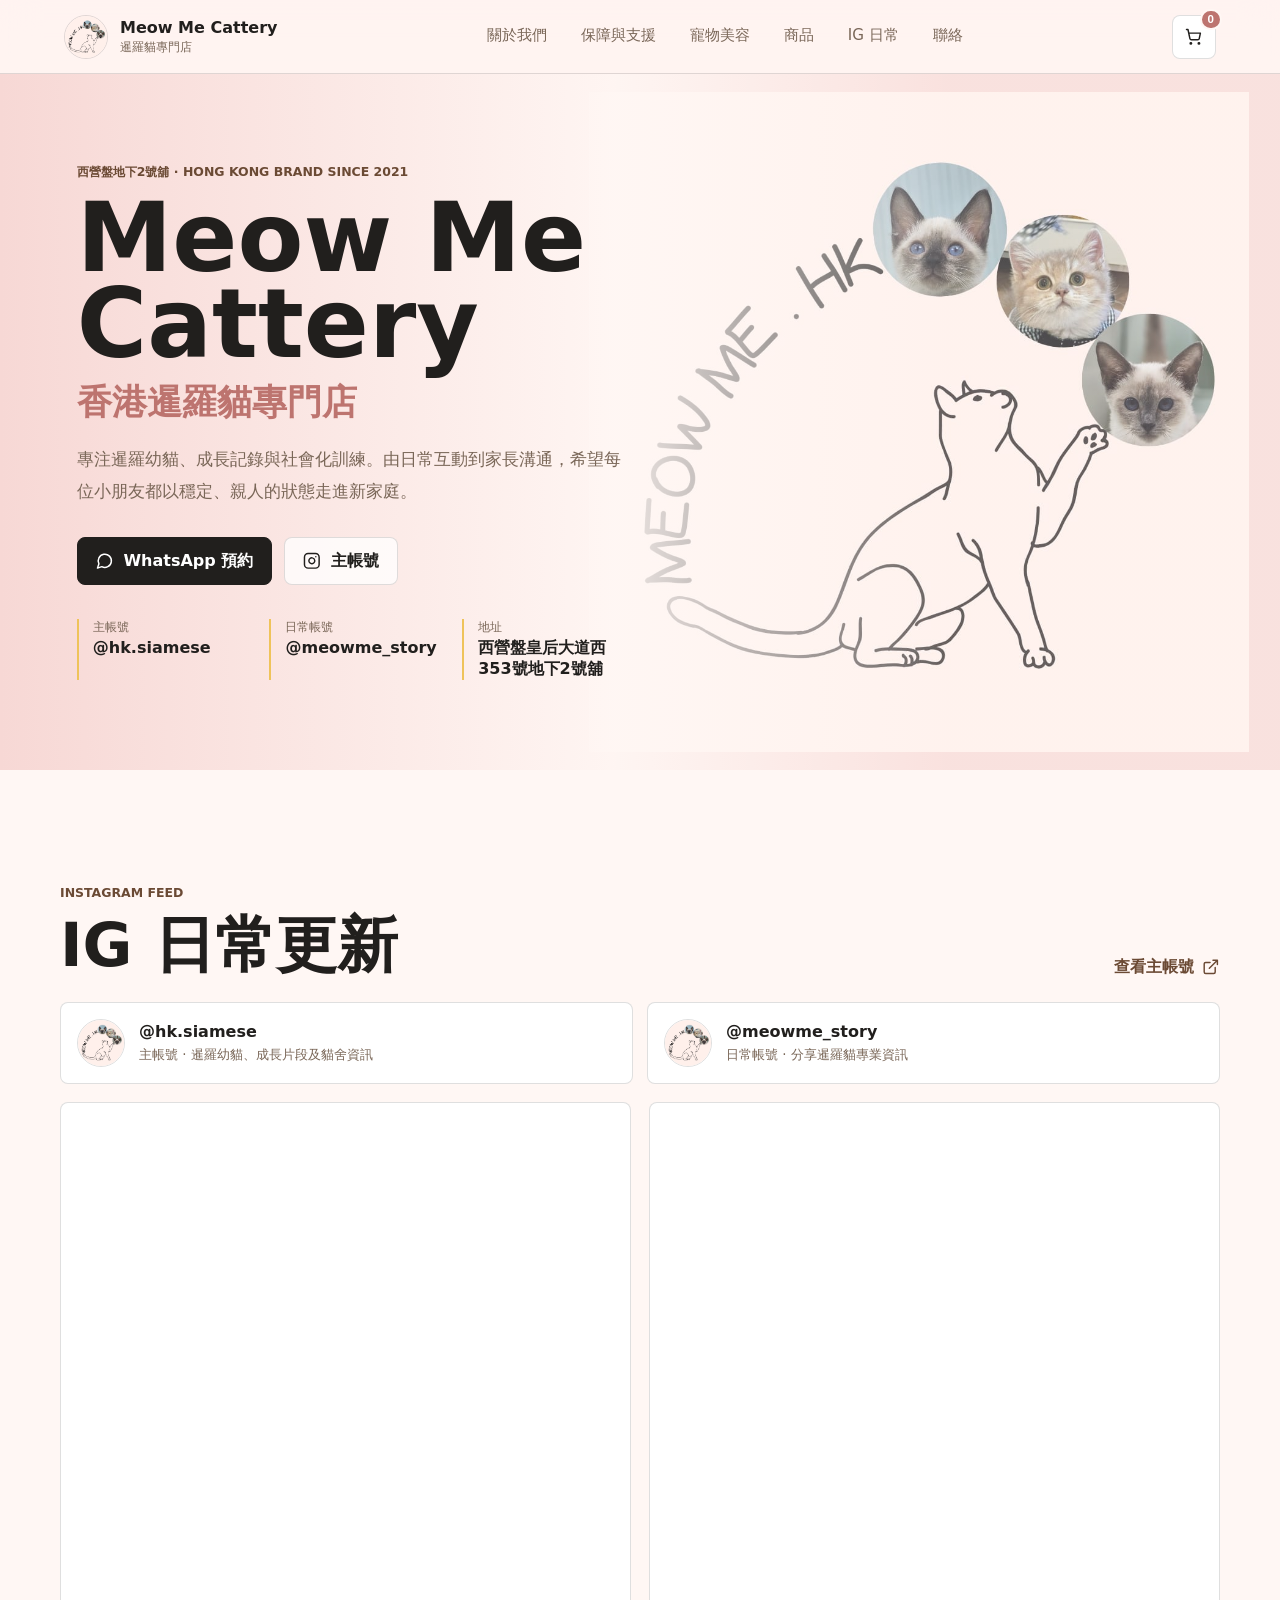
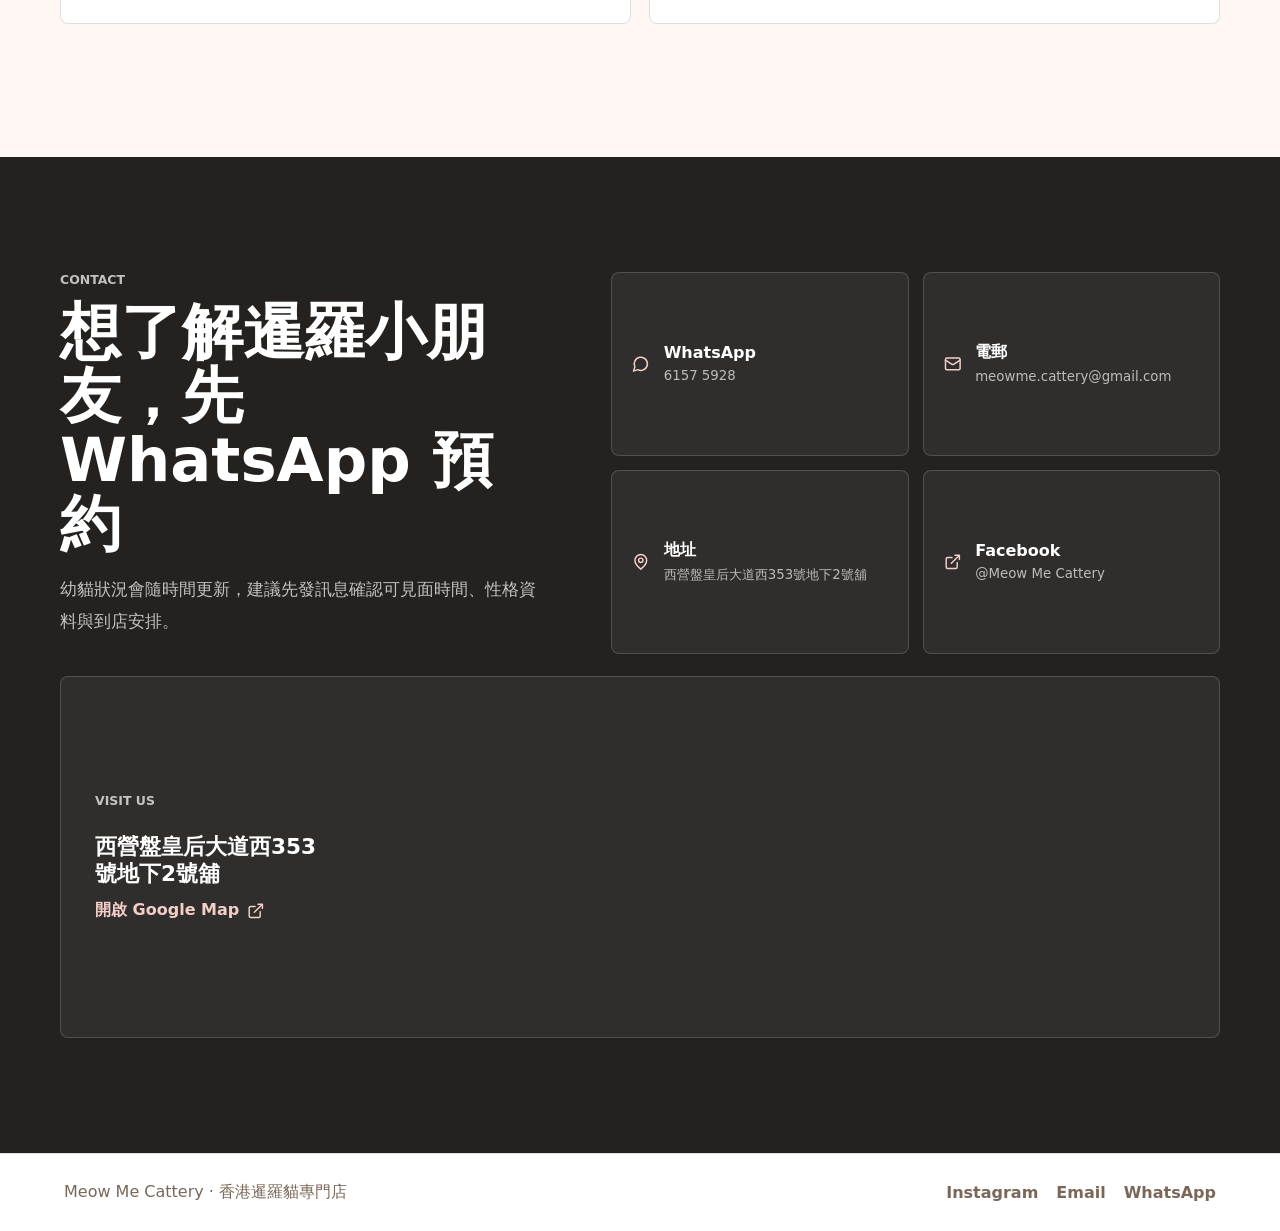
==== index.html @ 87a3ece7 "Add files via upload" ====
<!doctype html>
<html lang="zh-Hant-HK">
  <head>
    <meta charset="utf-8" />
    <meta name="viewport" content="width=device-width, initial-scale=1" />
    <title>Meow Me Cattery | 香港暹羅貓專門店</title>
    <meta
      name="description"
      content="Meow Me Cattery 是位於香港西營盤的暹羅貓專門店，分享暹羅幼貓、日常成長記錄與家長飼養故事。"
    />
    <meta property="og:title" content="Meow Me Cattery | 香港暹羅貓專門店" />
    <meta
      property="og:description"
      content="香港暹羅貓專門店。歡迎 WhatsApp 預約了解幼貓近況及到店查詢。"
    />
    <meta property="og:image" content="assets/meowme-brand.jpeg" />
    <meta property="og:type" content="website" />
    <script>
      document.documentElement.dataset.page = new URLSearchParams(window.location.search).get("page") || "home";
    </script>
    <link rel="stylesheet" href="styles.css" />
    <style>
      .product-card {
        min-height: 0;
      }

      .product-image {
        display: grid;
        place-items: center;
        aspect-ratio: 1;
        overflow: hidden;
        border: 1px solid var(--line);
        border-radius: 8px;
        background: #fffaf8;
      }

      .product-image img {
        width: 100%;
        height: 100%;
        object-fit: contain;
        padding: 12px;
      }
    </style>
    <script src="script.js" defer></script>
    <script type="application/ld+json">
      {
        "@context": "https://schema.org",
        "@type": "PetStore",
        "name": "Meow Me Cattery 暹羅貓專門店",
        "email": "meowme.cattery@gmail.com",
        "telephone": "+85261575928",
        "address": {
          "@type": "PostalAddress",
          "streetAddress": "西營盤皇后大道西353號地下2號舖",
          "addressLocality": "香港"
        },
        "sameAs": [
          "https://www.instagram.com/hk.siamese",
          "https://www.instagram.com/meowme_story",
          "https://www.facebook.com/MeowMeCattery"
        ]
      }
    </script>
  </head>
  <body>
    <svg class="icon-sprite" aria-hidden="true">
      <symbol id="icon-menu" viewBox="0 0 24 24">
        <path d="M4 6h16M4 12h16M4 18h16" />
      </symbol>
      <symbol id="icon-message" viewBox="0 0 24 24">
        <path d="M7.9 20A9 9 0 1 0 4 16.1L2 22z" />
      </symbol>
      <symbol id="icon-mail" viewBox="0 0 24 24">
        <rect width="20" height="16" x="2" y="4" rx="2" />
        <path d="m22 7-8.97 5.7a2 2 0 0 1-2.06 0L2 7" />
      </symbol>
      <symbol id="icon-instagram" viewBox="0 0 24 24">
        <rect width="20" height="20" x="2" y="2" rx="5" ry="5" />
        <path d="M16 11.37A4 4 0 1 1 12.63 8 4 4 0 0 1 16 11.37z" />
        <path d="M17.5 6.5h.01" />
      </symbol>
      <symbol id="icon-map" viewBox="0 0 24 24">
        <path d="M20 10c0 6-8 12-8 12S4 16 4 10a8 8 0 0 1 16 0Z" />
        <circle cx="12" cy="10" r="3" />
      </symbol>
      <symbol id="icon-phone" viewBox="0 0 24 24">
        <path
          d="M22 16.92v3a2 2 0 0 1-2.18 2 19.8 19.8 0 0 1-8.63-3.07 19.5 19.5 0 0 1-6-6A19.8 19.8 0 0 1 2.12 4.2 2 2 0 0 1 4.11 2h3a2 2 0 0 1 2 1.72c.12.9.32 1.77.57 2.61a2 2 0 0 1-.45 2.11L8 9.67a16 16 0 0 0 6.33 6.33l1.23-1.23a2 2 0 0 1 2.11-.45c.84.25 1.71.45 2.61.57A2 2 0 0 1 22 16.92z"
        />
      </symbol>
      <symbol id="icon-external" viewBox="0 0 24 24">
        <path d="M15 3h6v6M10 14 21 3M18 13v6a2 2 0 0 1-2 2H5a2 2 0 0 1-2-2V8a2 2 0 0 1 2-2h6" />
      </symbol>
      <symbol id="icon-cart" viewBox="0 0 24 24">
        <circle cx="8" cy="21" r="1" />
        <circle cx="19" cy="21" r="1" />
        <path d="M2.05 2.05h2l2.66 12.42a2 2 0 0 0 2 1.58h8.78a2 2 0 0 0 1.95-1.57L21 7H5.12" />
      </symbol>
      <symbol id="icon-plus" viewBox="0 0 24 24">
        <path d="M5 12h14M12 5v14" />
      </symbol>
      <symbol id="icon-x" viewBox="0 0 24 24">
        <path d="M18 6 6 18M6 6l12 12" />
      </symbol>
    </svg>

    <header class="site-header">
      <a class="brand" href="index.html" aria-label="Meow Me Cattery 首頁">
        <img src="assets/meowme-brand.jpeg" alt="" />
        <span>
          <strong>Meow Me Cattery</strong>
          <small>暹羅貓專門店</small>
        </span>
      </a>
      <button class="nav-toggle" type="button" aria-expanded="false" aria-controls="site-menu" aria-label="開啟選單">
        <svg><use href="#icon-menu" /></svg>
      </button>
      <nav id="site-menu" class="site-nav" aria-label="主要導覽">
        <a href="index.html?page=about">關於我們</a>
        <a href="index.html?page=support">保障與支援</a>
        <a href="index.html?page=grooming">寵物美容</a>
        <a href="index.html?page=shop">商品</a>
        <a href="index.html#instagram">IG 日常</a>
        <a href="index.html#contact">聯絡</a>
      </nav>
      <button class="cart-open" type="button" data-open-cart aria-label="開啟購物車">
        <svg><use href="#icon-cart" /></svg>
        <span data-cart-count>0</span>
      </button>
    </header>

    <main id="home">
      <section class="hero" aria-labelledby="hero-title">
        <div class="hero-copy">
          <p class="eyebrow">西營盤地下2號舖 · Hong Kong Brand Since 2021</p>
          <h1 id="hero-title"><span>Meow Me</span><span>Cattery</span></h1>
          <p class="hero-kicker">香港暹羅貓專門店</p>
          <p class="hero-text">
            專注暹羅幼貓、成長記錄與社會化訓練。由日常互動到家長溝通，希望每位小朋友都以穩定、親人的狀態走進新家庭。
          </p>
          <div class="hero-actions">
            <a class="button primary" href="https://wa.me/85261575928" target="_blank" rel="noopener">
              <svg><use href="#icon-message" /></svg>
              WhatsApp 預約
            </a>
            <a class="button ghost" href="https://www.instagram.com/hk.siamese" target="_blank" rel="noopener">
              <svg><use href="#icon-instagram" /></svg>
              主帳號
            </a>
          </div>
          <dl class="hero-facts" aria-label="貓舍重點資料">
            <div>
              <dt>主帳號</dt>
              <dd>@hk.siamese</dd>
            </div>
            <div>
              <dt>日常帳號</dt>
              <dd>@meowme_story</dd>
            </div>
            <div>
              <dt>地址</dt>
              <dd>西營盤皇后大道西353號地下2號舖</dd>
            </div>
          </dl>
        </div>
      </section>

      <section id="instagram" class="section instagram-band">
        <div class="section-inner section-title-row">
          <div>
            <p class="eyebrow">Instagram Feed</p>
            <h2>IG 日常更新</h2>
          </div>
          <a class="text-link" href="https://www.instagram.com/hk.siamese/" target="_blank" rel="noopener">
            查看主帳號
            <svg><use href="#icon-external" /></svg>
          </a>
        </div>

        <div class="section-inner account-grid instagram-accounts" aria-label="Instagram 帳號">
          <a class="account-card" href="https://www.instagram.com/hk.siamese/" target="_blank" rel="noopener">
            <img src="assets/meowme-brand.jpeg" alt="" />
            <span>
              <strong>@hk.siamese</strong>
              <small>主帳號 · 暹羅幼貓、成長片段及貓舍資訊</small>
            </span>
          </a>
          <a class="account-card" href="https://www.instagram.com/meowme_story/" target="_blank" rel="noopener">
            <img src="assets/meowme-brand.jpeg" alt="" />
            <span>
              <strong>@meowme_story</strong>
              <small>日常帳號 · 分享暹羅貓專業資訊</small>
            </span>
          </a>
        </div>

        <div class="section-inner embed-grid instagram-preview" aria-label="Instagram 貼文預覽">
          <div class="embed-panel">
            <iframe
              title="Instagram hk.siamese 貼文預覽"
              src="https://www.instagram.com/hk.siamese/embed"
              loading="lazy"
            ></iframe>
          </div>
          <div class="embed-panel">
            <iframe
              title="Instagram meowme_story 貼文預覽"
              src="https://www.instagram.com/meowme_story/embed"
              loading="lazy"
            ></iframe>
          </div>
        </div>
      </section>

      <section id="about" class="section intro-band">
        <div class="section-inner about-hero-grid compact-about">
          <div class="about-hero-copy">
            <p class="eyebrow">About Meow Me</p>
            <h2>關於 Meow Me Cattery</h2>
            <p class="lead">
              本貓舍由 2021 年開業至今，主要繁殖暹羅貓，致力幫家長搵到健康、心儀、性格親人的貓貓。
            </p>
            <p>
              我哋重視透明溝通、健康報告、社會化訓練及接貓後支援。家長可以排隊等待幼貓出生，亦可預約親身了解現貓狀況。
            </p>
          </div>
          <figure class="about-feature-photo">
            <img src="assets/about-cat-dress.jpeg" alt="Meow Me Cattery 暹羅貓穿著粉色衣服" />
          </figure>
        </div>

        <div class="section-inner about-story-grid">
          <article class="about-story-card">
            <span class="value-number">01</span>
            <h3>24/7 成長更新</h3>
            <p>奶媽會主動與家長保持聯繫，分享貓貓身體狀況、日常互動及成長片段。</p>
          </article>
          <article class="about-story-card">
            <span class="value-number">02</span>
            <h3>接貓前健康檢查</h3>
            <p>接貓前可與家長一同到獸醫診所檢查，確保貓貓健康帶回家。</p>
          </article>
          <article class="about-story-card">
            <span class="value-number">03</span>
            <h3>社會化訓練</h3>
            <p>每隻貓貓從小由本舍用心陪育，熟習人類互動，回家時更親和穩定。</p>
          </article>
        </div>

        <div class="section-inner about-photo-grid" aria-label="Meow Me Cattery 活動及貓舍照片">
          <img src="assets/about-booth-wide.jpeg" alt="Meow Me Cattery 展覽攤位" />
          <img src="assets/about-booth-front.jpeg" alt="Meow Me Cattery 展覽攤位正面" />
          <img src="assets/about-market-table.jpeg" alt="Meow Me Cattery 商品及宣傳展示" />
        </div>

        <div class="section-inner about-info-panel">
          <div>
            <p class="eyebrow">Siamese Colors</p>
            <h3>暹羅色系</h3>
            <p>海豹、藍重點、紫重點、朱古力、虎斑。純種基因、父母可見、成長片段。</p>
          </div>
          <div class="about-list">
            <p>剛出生幼貓及現貓接受排隊及預訂</p>
            <p>365 天健康保障</p>
            <p>免費獸醫健康檢查</p>
            <p>3 針疫苗及晶片</p>
            <p>體內外杜蟲、滴蝨、耳腔清潔</p>
            <p>24 小時售後指導，幫助新手家長</p>
            <p>預訂貓貓狀況每日更新</p>
          </div>
        </div>

        <div class="section-inner about-info-panel about-science">
          <div>
            <p class="eyebrow">Daily Care</p>
            <h3>日常照顧</h3>
            <p>主要糧食包括新鮮鮮食、比利時天然乾糧、汪喵星球凍乾、罐罐及每日額外 supplements。</p>
            <p>本舍每日使用獸醫診所專用 TH4 清潔消毒。</p>
          </div>
          <div>
            <p class="eyebrow">Genetic Testing</p>
            <h3>全港首間科學繁殖暹羅貓</h3>
            <p>
              爸爸媽媽全部通過基因檢測，以香港化驗所報告及數據，配合科學方法繁殖健康暹羅貓，減低潛在遺傳病風險。
            </p>
          </div>
        </div>
      </section>

      <section id="support" class="section support-band">
        <div class="section-inner support-layout">
          <div class="support-copy">
            <p class="eyebrow">Guarantee & Support</p>
            <h2>Meow Me Cattery 保障與支援</h2>
            <p class="lead">
              品質、健康、售後及醫療支援清晰列明，方便家長了解接貓前後的保障安排。
            </p>
          </div>

          <div class="support-content" aria-label="保障與支援資料">
            <article class="support-hero-card">
              <p class="eyebrow">Since 2021</p>
              <h3>2021年開業｜多年豐富繁育經驗</h3>
              <p>專心只培育優質精緻暹羅貓</p>
            </article>

            <div class="support-card-grid">
              <article class="support-card">
                <span class="support-index">01</span>
                <h3>品質嚴格把關</h3>
                <ul>
                  <li>全部貓咪香港出世 店主親自接生</li>
                  <li>貓咪父母通過遺傳病篩查</li>
                  <li>每隻貓咪附送完整成長片段</li>
                </ul>
              </article>

              <article class="support-card">
                <span class="support-index">02</span>
                <h3>健康層層把關</h3>
                <ul>
                  <li>離舍前專業獸醫健康檢視</li>
                  <li>免費包3針疫苗+專屬晶片</li>
                  <li>長達365日合約 保障全面周全</li>
                </ul>
              </article>

              <article class="support-card">
                <span class="support-index">03</span>
                <h3>全方位貼心售後</h3>
                <ul>
                  <li>24小時一對一專屬諮詢</li>
                  <li>免費專業新手養貓教學</li>
                  <li>專為敏感人士提供養貓協助</li>
                </ul>
                <p class="support-note">不論新舊家長 全部福利均等享有</p>
              </article>

              <article class="support-card">
                <span class="support-index">04</span>
                <h3>溫馨經營特色</h3>
                <ul>
                  <li>一人用心經營小店</li>
                  <li>採用預約制到店參觀</li>
                  <li>專屬獨立時間接待</li>
                  <li>一對一詳細專業講解</li>
                </ul>
                <p class="support-note">誠信經營 用心守護每一隻毛孩</p>
              </article>

              <article class="support-card support-card-accent">
                <span class="support-index">05</span>
                <h3>保障全面 全新升級</h3>
                <p>新舊家長都有福 齊齊受惠</p>
                <p>為何眾多貓主都選擇我哋</p>
              </article>

              <article class="support-card">
                <span class="support-index">06</span>
                <h3>專業健康支援</h3>
                <ul>
                  <li>設有專業獸醫團隊支援</li>
                  <li>提供終身輕/重症醫療協助</li>
                </ul>
              </article>
            </div>

            <div class="support-pill-grid" aria-label="專業健康支援細項">
              <div>
                <strong>專業團隊</strong>
                <span>定期健康檢查 層層把關</span>
              </div>
              <div>
                <strong>終身醫療協助</strong>
                <span>輕症 / 重症 全程支援</span>
              </div>
              <div>
                <strong>健康守護</strong>
                <span>全方位守護 每一隻毛孩</span>
              </div>
            </div>
          </div>
        </div>
      </section>

      <section id="grooming" class="section grooming-band">
        <div class="section-inner section-title-row">
          <div>
            <p class="eyebrow">Pet Grooming</p>
            <h2>寵物美容項目</h2>
          </div>
          <a class="text-link" href="https://wa.me/85261575928" target="_blank" rel="noopener">
            WhatsApp 預約
            <svg><use href="#icon-external" /></svg>
          </a>
        </div>
        <div class="section-inner menu-showcase" aria-label="寵物美容電子收費表">
          <article class="menu-card menu-wide">
            <div class="menu-card-heading">
              <span>Dog Grooming</span>
              <h3>犬隻美容</h3>
            </div>
            <div class="table-scroll">
              <table class="price-table">
                <thead>
                  <tr>
                    <th>體型</th>
                    <th>沖涼連基本護理</th>
                    <th>沖涼·剪毛<br />剷身留頭尾造型</th>
                    <th>沖涼·全手剪<br />指定造型</th>
                    <th>SPA 短毛</th>
                    <th>SPA 長毛</th>
                  </tr>
                </thead>
                <tbody>
                  <tr>
                    <td data-label="體型">迷你犬 0 - 3KG</td>
                    <td data-label="沖涼連基本護理">$290</td>
                    <td data-label="沖涼·剪毛 剷身留頭尾造型">$480</td>
                    <td data-label="沖涼·全手剪 指定造型">$680</td>
                    <td data-label="SPA 短毛">$150</td>
                    <td data-label="SPA 長毛">$250</td>
                  </tr>
                  <tr>
                    <td data-label="體型">小型犬 3.1 - 5KG</td>
                    <td data-label="沖涼連基本護理">$350</td>
                    <td data-label="沖涼·剪毛 剷身留頭尾造型">$580</td>
                    <td data-label="沖涼·全手剪 指定造型">$780</td>
                    <td data-label="SPA 短毛">$180</td>
                    <td data-label="SPA 長毛">$280</td>
                  </tr>
                  <tr>
                    <td data-label="體型">中型犬 5.1 - 10KG</td>
                    <td data-label="沖涼連基本護理">$380</td>
                    <td data-label="沖涼·剪毛 剷身留頭尾造型">$680</td>
                    <td data-label="沖涼·全手剪 指定造型">$830</td>
                    <td data-label="SPA 短毛">$200</td>
                    <td data-label="SPA 長毛">$300</td>
                  </tr>
                  <tr>
                    <td data-label="體型">其他體重面議</td>
                    <td data-label="收費" colspan="5">面議</td>
                  </tr>
                </tbody>
              </table>
            </div>
          </article>

          <article class="menu-card menu-wide">
            <div class="menu-card-heading">
              <span>Cat Grooming</span>
              <h3>貓貓全套美容連基本護理</h3>
            </div>
            <div class="table-scroll">
              <table class="price-table">
                <thead>
                  <tr>
                    <th>體重</th>
                    <th>短毛貓全套美容連基本護理</th>
                    <th>長毛貓全套美容連基本護理</th>
                  </tr>
                </thead>
                <tbody>
                  <tr>
                    <td data-label="體重">0 - 2.5KG</td>
                    <td data-label="短毛貓全套美容連基本護理">$398</td>
                    <td data-label="長毛貓全套美容連基本護理">$498</td>
                  </tr>
                  <tr>
                    <td data-label="體重">2.6 - 5KG</td>
                    <td data-label="短毛貓全套美容連基本護理">$438</td>
                    <td data-label="長毛貓全套美容連基本護理">$538</td>
                  </tr>
                  <tr>
                    <td data-label="體重">5.1 - 7KG</td>
                    <td data-label="短毛貓全套美容連基本護理">$468</td>
                    <td data-label="長毛貓全套美容連基本護理">$568</td>
                  </tr>
                  <tr>
                    <td data-label="體重">Over 7 KG</td>
                    <td data-label="短毛貓全套美容連基本護理">$498</td>
                    <td data-label="長毛貓全套美容連基本護理">$598</td>
                  </tr>
                </tbody>
              </table>
            </div>
          </article>

          <article class="menu-card menu-wide">
            <div class="menu-card-heading">
              <span>Spa</span>
              <h3>貓貓 SPA 收費</h3>
            </div>
            <div class="table-scroll">
              <table class="price-table">
                <thead>
                  <tr>
                    <th>項目</th>
                    <th>短毛</th>
                    <th>長毛</th>
                  </tr>
                </thead>
                <tbody>
                  <tr>
                    <td data-label="項目">日本極上重炭酸泉溫泉浴</td>
                    <td data-label="短毛">$120</td>
                    <td data-label="長毛">$150</td>
                  </tr>
                  <tr>
                    <td data-label="項目">日本 AYURVEDA HERBS 草本泥</td>
                    <td data-label="短毛">$180</td>
                    <td data-label="長毛">$230</td>
                  </tr>
                  <tr>
                    <td data-label="項目">韓國極致低敏肌膚調理酵素溫泉浴</td>
                    <td data-label="短毛">$120</td>
                    <td data-label="長毛">$150</td>
                  </tr>
                  <tr>
                    <td data-label="項目">Mad Farmers Natural Herb Spa</td>
                    <td data-label="短毛">$150</td>
                    <td data-label="長毛">$200</td>
                  </tr>
                  <tr>
                    <td data-label="項目">Pet Esthé 日本扶養泥</td>
                    <td data-label="短毛">$180</td>
                    <td data-label="長毛">$230</td>
                  </tr>
                  <tr>
                    <td data-label="項目">日本天然香薰死海鹽</td>
                    <td data-label="短毛">$150</td>
                    <td data-label="長毛">$200</td>
                  </tr>
                  <tr>
                    <td data-label="項目">以色列純淨死海泥</td>
                    <td data-label="短毛">$180</td>
                    <td data-label="長毛">$230</td>
                  </tr>
                </tbody>
              </table>
            </div>
          </article>

          <article class="menu-card">
            <div class="menu-card-heading">
              <span>Spa Menu</span>
              <h3>SPA 項目</h3>
            </div>
            <div class="tag-list">
              <span>日本極上重炭酸泉溫泉浴</span>
              <span>日本 AYURVEDA HERBS 草本泥</span>
              <span>韓國極致低敏肌膚調理酵素溫泉浴</span>
              <span>韓國Mad Farmers Natural Herb Spa</span>
              <span>Pet Esthé 日本扶養泥</span>
              <span>日本天然香薰死海鹽</span>
              <span>美國天然牛奶+蜂蜜保濕泡沫浴</span>
              <span>以色列純淨死海泥</span>
            </div>
          </article>

          <article class="menu-card">
            <div class="menu-card-heading">
              <span>Extra Care</span>
              <h3>特別護理項目</h3>
            </div>
            <dl class="price-list">
              <div><dt>基本刷牙</dt><dd>$50</dd></div>
              <div><dt>沸石刷牙</dt><dd>$80</dd></div>
              <div><dt>沸石免麻醉洗牙</dt><dd>$380up</dd></div>
              <div><dt>超聲波免麻醉洗牙</dt><dd>$880up</dd></div>
              <div><dt>浸藥 / 驅蟲 / 去油</dt><dd>$80</dd></div>
              <div><dt>剪指甲及洗耳</dt><dd>$160</dd></div>
              <div><dt>解結 每15分鐘</dt><dd>$80</dd></div>
              <div><dt>貴婦腳 / 貴婦嘴</dt><dd>+$80</dd></div>
              <div><dt>剃剪</dt><dd>面議</dd></div>
            </dl>
          </article>

          <article class="menu-card">
            <div class="menu-card-heading">
              <span>Included</span>
              <h3>以上服務包括</h3>
            </div>
            <p class="menu-note">本店使用Hyponic極致低敏高級洗/護毛液</p>
            <p class="menu-note">**SPA最少10分鐘放鬆按摩服務**</p>
            <p class="menu-note"><strong>犬隻包括：</strong></p>
            <div class="tag-list">
              <span>剪甲</span>
              <span>拔耳毛</span>
              <span>洗耳</span>
              <span>腳底毛</span>
              <span>Pat Pat 毛</span>
              <span>剃肚毛</span>
              <span>清肛門線</span>
            </div>
            <p class="menu-note menu-note-spaced"><strong>貓貓包括：</strong></p>
            <div class="tag-list">
              <span>剪甲</span>
              <span>洗耳</span>
              <span>腳底毛</span>
              <span>Pat Pat 毛</span>
              <span>清肛門線</span>
            </div>
          </article>

          <article class="menu-card">
            <div class="menu-card-heading">
              <span>Terms</span>
              <h3>注意事項 / 優惠</h3>
            </div>
            <div class="notice-list">
              <p>*不設全手剪</p>
              <p>**大量死毛/嚴重打結面議</p>
              <p>**攻擊性狗狗不接**</p>
              <p>**攻擊性貓貓不接**</p>
              <p>**一寵一消毒**</p>
              <p>**一籠一消毒**</p>
              <p>新客及家長有特別優惠折扣</p>
              <p>**套票可享88折優惠**</p>
              <p>**套票優惠低至76折**</p>
              <p>5次送1次 / 10次送3次</p>
            </div>
          </article>
        </div>
      </section>

      <section id="contact" class="section contact-band">
        <div class="section-inner contact-layout">
          <div>
            <p class="eyebrow">Contact</p>
            <h2>想了解暹羅小朋友，先 WhatsApp 預約</h2>
            <p class="lead">
              幼貓狀況會隨時間更新，建議先發訊息確認可見面時間、性格資料與到店安排。
            </p>
          </div>
          <div class="contact-grid">
            <a class="contact-card" href="https://wa.me/85261575928" target="_blank" rel="noopener">
              <svg><use href="#icon-message" /></svg>
              <span>
                <strong>WhatsApp</strong>
                <small>6157 5928</small>
              </span>
            </a>
            <a class="contact-card" href="mailto:meowme.cattery@gmail.com">
              <svg><use href="#icon-mail" /></svg>
              <span>
                <strong>電郵</strong>
                <small>meowme.cattery@gmail.com</small>
              </span>
            </a>
            <a class="contact-card" href="https://www.google.com/maps/place/Meow+Me+Cattery+%E6%9A%B9%E7%BE%85%E8%B2%93%E5%B0%88%E9%96%80%E5%BA%97/@22.287108,114.1408121,21z/data=!4m14!1m7!3m6!1s0x3403ff80e05fb925:0x2338150da6443ab0!2z5oSb55qE5a-154mp5bqX!8m2!3d22.2870827!4d114.141107!16s%2Fg%2F1td4rwxl!3m5!1s0x3404019f1602c705:0xd481de218e420260!8m2!3d22.2870841!4d114.1409201!16s%2Fg%2F11s42tz4yf?hl=zh-TW&amp;entry=ttu&amp;g_ep=EgoyMDI2MDYxNi4wIKXMDSoASAFQAw%3D%3D" target="_blank" rel="noopener">
              <svg><use href="#icon-map" /></svg>
              <span>
                <strong>地址</strong>
                <small>西營盤皇后大道西353號地下2號舖</small>
              </span>
            </a>
            <a class="contact-card" href="https://www.facebook.com/MeowMeCattery" target="_blank" rel="noopener">
              <svg><use href="#icon-external" /></svg>
              <span>
                <strong>Facebook</strong>
                <small>@Meow Me Cattery</small>
              </span>
            </a>
          </div>
        </div>
        <div class="section-inner map-panel" aria-label="Google Map 地址">
          <div class="map-copy">
            <p class="eyebrow">Visit Us</p>
            <h3>西營盤皇后大道西353號地下2號舖</h3>
            <a class="text-link" href="https://www.google.com/maps/place/Meow+Me+Cattery+%E6%9A%B9%E7%BE%85%E8%B2%93%E5%B0%88%E9%96%80%E5%BA%97/@22.287108,114.1408121,21z/data=!4m14!1m7!3m6!1s0x3403ff80e05fb925:0x2338150da6443ab0!2z5oSb55qE5a-154mp5bqX!8m2!3d22.2870827!4d114.141107!16s%2Fg%2F1td4rwxl!3m5!1s0x3404019f1602c705:0xd481de218e420260!8m2!3d22.2870841!4d114.1409201!16s%2Fg%2F11s42tz4yf?hl=zh-TW&amp;entry=ttu&amp;g_ep=EgoyMDI2MDYxNi4wIKXMDSoASAFQAw%3D%3D" target="_blank" rel="noopener">
              開啟 Google Map
              <svg><use href="#icon-external" /></svg>
            </a>
          </div>
          <iframe
            title="Meow Me Cattery Google Map"
            src="https://www.google.com/maps?q=Meow+Me+Cattery+%E6%9A%B9%E7%BE%85%E8%B2%93%E5%B0%88%E9%96%80%E5%BA%97&amp;ll=22.2870841,114.1409201&amp;z=21&amp;output=embed"
            loading="lazy"
            referrerpolicy="no-referrer-when-downgrade"
          ></iframe>
        </div>
      </section>

      <section id="shop" class="section shop-band">
        <div class="section-inner shop-lock" data-shop-lock>
          <div class="shop-lock-panel">
            <p class="eyebrow">Private Shop</p>
            <h2>商品頁密碼</h2>
            <p class="lead">請輸入密碼後瀏覽商品及付款資料。</p>
            <form class="shop-password-form" data-shop-password-form>
              <label for="shop-password">密碼</label>
              <div class="shop-password-row">
                <input
                  id="shop-password"
                  type="password"
                  autocomplete="current-password"
                  data-shop-password-input
                  placeholder="輸入密碼"
                />
                <button class="button primary" type="submit">進入商品頁</button>
              </div>
              <p class="shop-password-error" data-shop-password-error hidden>密碼不正確，請再試一次。</p>
            </form>
          </div>
        </div>

        <div data-shop-private hidden>
          <div class="section-inner section-title-row">
            <div>
              <p class="eyebrow">Shop</p>
              <h2>商品選購</h2>
            </div>
            <button class="text-link text-button" type="button" data-open-cart>
              查看購物車
              <svg><use href="#icon-cart" /></svg>
            </button>
          </div>

          <div class="section-inner shop-layout">
            <div class="product-grid" aria-label="可選購商品">
              <article class="product-card">
                <div class="product-image">
                  <img src="assets/products/dogcatstar-probiotics.jpg" alt="汪喵腸胃益生菌一盒30包" loading="lazy" />
                </div>
                <span class="product-type">汪喵星球</span>
                <h3>汪喵 - 腸胃益生菌</h3>
                <p>一盒30包 · 建議看門口，貓貓肚痾時用</p>
                <strong>$169</strong>
                <button type="button" class="button product-button" data-add-product data-name="汪喵 - 腸胃益生菌 一盒30包" data-price="169">
                  <svg><use href="#icon-plus" /></svg>
                  加入購物車
                </button>
              </article>
              <article class="product-card">
                <div class="product-image">
                  <img src="assets/products/dogcatstar-immune.png" alt="汪喵提升免疫力粉" loading="lazy" />
                </div>
                <span class="product-type">汪喵星球</span>
                <h3>汪喵 - 提升免疫力粉</h3>
                <p>適合幼/老貓/體質虛弱，健康貓日常營養補充</p>
                <strong>$210</strong>
                <button type="button" class="button product-button" data-add-product data-name="汪喵 - 提升免疫力粉" data-price="210">
                  <svg><use href="#icon-plus" /></svg>
                  加入購物車
                </button>
              </article>
              <article class="product-card">
                <div class="product-image">
                  <img src="assets/products/dogcatstar-taurine.jpg" alt="汪喵牛磺酸重要營養" loading="lazy" />
                </div>
                <span class="product-type">汪喵星球</span>
                <h3>汪喵 - 牛磺酸（重要營養）</h3>
                <p>自身無法產生，需要補充；視網膜、腦部、心臟與神經系統保健</p>
                <strong>$78</strong>
                <button type="button" class="button product-button" data-add-product data-name="汪喵 - 牛磺酸（重要營養）" data-price="78">
                  <svg><use href="#icon-plus" /></svg>
                  加入購物車
                </button>
              </article>
              <article class="product-card">
                <div class="product-image">
                  <img src="assets/products/dogcatstar-catsoup.jpg" alt="貓罐頭綜合口味一箱24罐" loading="lazy" />
                </div>
                <span class="product-type">貓罐頭</span>
                <h3>貓罐頭 - 綜合口味</h3>
                <p>一箱24罐</p>
                <strong>$318</strong>
                <button type="button" class="button product-button" data-add-product data-name="貓罐頭 - 綜合口味 一箱24罐" data-price="318">
                  <svg><use href="#icon-plus" /></svg>
                  加入購物車
                </button>
              </article>
              <article class="product-card">
                <div class="product-image">
                  <img src="assets/products/brabanconne-kitten.png" alt="Brabanconne幼貓雞肉味2.5kg" loading="lazy" />
                </div>
                <span class="product-type">Brabanconne</span>
                <h3>Brabanconne 幼貓雞肉味</h3>
                <p>2.5kg</p>
                <strong>$220</strong>
                <button type="button" class="button product-button" data-add-product data-name="Brabanconne 幼貓雞肉味 2.5kg" data-price="220">
                  <svg><use href="#icon-plus" /></svg>
                  加入購物車
                </button>
              </article>
            </div>

            <aside class="cart-panel" aria-label="購物車">
              <div class="cart-panel-heading">
                <h3>購物車</h3>
                <span data-cart-count-label>0 件</span>
              </div>
              <div class="cart-items" data-cart-items>
                <p class="cart-empty">尚未選購項目</p>
              </div>
              <div class="cart-total">
                <span>合計</span>
                <strong data-cart-total>$0</strong>
              </div>
              <button class="button primary checkout-button" type="button" data-checkout disabled>
                <svg><use href="#icon-cart" /></svg>
                結帳 / 選擇付款方式
              </button>
              <p class="cart-hint">商品正式上架後，可加入購物車並選擇 PayMe、AlipayHK 或 FPS 付款。付款後請將付款截圖傳送到 WhatsApp 6157 5928，並附上姓名及所選商品。</p>
            </aside>
          </div>
        </div>
      </section>
    </main>

    <div class="payment-modal" data-payment-modal aria-hidden="true">
      <div class="payment-dialog" role="dialog" aria-modal="true" aria-labelledby="payment-title">
        <button class="modal-close" type="button" data-close-payment aria-label="關閉付款視窗">
          <svg><use href="#icon-x" /></svg>
        </button>
        <div>
          <p class="eyebrow">Payment</p>
          <h2 id="payment-title">付款方式</h2>
          <p class="payment-copy">請選擇 PayMe、AlipayHK 或 FPS 完成付款。付款後請按下方 WhatsApp 或電郵按鈕傳送訂單內容及付款截圖。</p>
        </div>
        <div class="payment-grid">
          <div class="payment-methods" aria-label="付款方式">
            <article class="payment-card">
              <div>
                <span class="payment-label">PayMe</span>
                <strong>PayMe 付款碼</strong>
              </div>
              <img src="assets/payments/payme-qr.jpg" alt="PayMe 付款 QR Code" loading="lazy" />
            </article>
            <article class="payment-card">
              <div>
                <span class="payment-label">AlipayHK</span>
                <strong>AlipayHK 付款碼</strong>
              </div>
              <img src="assets/payments/alipayhk-qr.jpg" alt="AlipayHK 付款 QR Code" loading="lazy" />
            </article>
            <article class="payment-card fps-card">
              <div>
                <span class="payment-label">FPS</span>
                <strong>轉數快 FPS</strong>
              </div>
              <p class="fps-number">102184900</p>
              <small>付款後請保留截圖，並連同訂單內容傳送給我們。</small>
            </article>
          </div>
          <div class="payment-summary">
            <h3>訂單內容</h3>
            <p class="order-code">訂單編號：<strong data-order-code>-</strong></p>
            <div data-payment-items></div>
            <div class="cart-total payment-total">
              <span>需付款</span>
              <strong data-payment-total>$0</strong>
            </div>
            <div class="order-actions">
              <a class="button primary" href="https://wa.me/85261575928" target="_blank" rel="noopener" data-whatsapp-order>
                <svg><use href="#icon-message" /></svg>
                WhatsApp 傳送訂單
              </a>
              <a class="button ghost" href="mailto:meowme.cattery@gmail.com" data-email-order>
                <svg><use href="#icon-mail" /></svg>
                電郵訂單內容
              </a>
            </div>
            <p class="cart-hint">系統會自動填好訂單內容；付款後請一併上載或附上付款截圖。</p>
          </div>
        </div>
      </div>
    </div>

    <footer class="site-footer">
      <p>Meow Me Cattery · 香港暹羅貓專門店</p>
      <div>
        <a href="https://www.instagram.com/hk.siamese" target="_blank" rel="noopener">Instagram</a>
        <a href="mailto:meowme.cattery@gmail.com">Email</a>
        <a href="https://wa.me/85261575928" target="_blank" rel="noopener">WhatsApp</a>
      </div>
    </footer>
  </body>
</html>
---- styles.css ----
:root {
  --ink: #211f1d;
  --muted: #7a6758;
  --paper: #fff7f4;
  --blush: #f7d8d5;
  --rose: #bd746f;
  --sage: #6b4a34;
  --sage-soft: #f3e4d2;
  --blue-soft: #fff1c9;
  --khaki: #d9c7a2;
  --yellow: #efc35a;
  --brown: #543721;
  --line: rgba(33, 31, 29, 0.14);
  --shadow: 0 20px 70px rgba(33, 31, 29, 0.13);
}

* {
  box-sizing: border-box;
}

html {
  scroll-behavior: smooth;
}

body {
  margin: 0;
  color: var(--ink);
  background: linear-gradient(180deg, #f7d8d5 0%, #fff7f4 36%, #f8dfdc 100%);
  font-family: "Noto Sans TC", "PingFang TC", "Microsoft JhengHei", system-ui, -apple-system, BlinkMacSystemFont, sans-serif;
  letter-spacing: 0;
}

body.menu-open {
  overflow: hidden;
}

body.modal-open {
  overflow: hidden;
}

main {
  display: flex;
  flex-direction: column;
}

.hero {
  order: 1;
}

#about {
  order: 2;
}

#support {
  order: 3;
}

#siamese {
  order: 4;
}

#grooming {
  order: 5;
}

#shop {
  order: 6;
}

#instagram {
  order: 7;
}

#contact {
  order: 8;
}

html[data-page="home"] #about,
html[data-page="home"] #support,
html:not([data-page="grooming"]) #grooming,
html:not([data-page="shop"]) #shop {
  display: none;
}

#siamese,
html[data-page="about"] main > section:not(#about),
html[data-page="support"] main > section:not(#support),
html[data-page="grooming"] main > section:not(#grooming),
html[data-page="shop"] main > section:not(#shop) {
  display: none;
}

html[data-page="about"] #about,
html[data-page="support"] #support,
html[data-page="grooming"] #grooming,
html[data-page="shop"] #shop {
  min-height: calc(100svh - 74px);
  padding-top: clamp(48px, 7vw, 86px);
}

img {
  display: block;
  max-width: 100%;
}

a {
  color: inherit;
  text-decoration: none;
}

svg {
  width: 1.1rem;
  height: 1.1rem;
  fill: none;
  stroke: currentColor;
  stroke-linecap: round;
  stroke-linejoin: round;
  stroke-width: 2;
}

.icon-sprite {
  display: none;
}

.site-header {
  position: sticky;
  top: 0;
  z-index: 20;
  display: flex;
  align-items: center;
  justify-content: space-between;
  gap: 24px;
  min-height: 74px;
  padding: 12px clamp(20px, 5vw, 64px);
  border-bottom: 1px solid var(--line);
  background: rgba(255, 247, 244, 0.9);
  backdrop-filter: blur(18px);
}

.brand {
  display: inline-flex;
  align-items: center;
  gap: 12px;
  min-width: 0;
}

.brand img {
  width: 44px;
  height: 44px;
  border: 1px solid var(--line);
  border-radius: 50%;
  object-fit: cover;
}

.brand span {
  display: grid;
  gap: 2px;
}

.brand strong {
  font-size: 1rem;
  font-weight: 800;
}

.brand small {
  color: var(--muted);
  font-size: 0.78rem;
}

.site-nav {
  display: flex;
  align-items: center;
  gap: clamp(18px, 3vw, 34px);
  color: var(--muted);
  font-size: 0.95rem;
}

.site-nav a {
  padding: 8px 0;
  border-bottom: 2px solid transparent;
}

.site-nav a:hover,
.site-nav a:focus-visible {
  color: var(--ink);
  border-color: var(--yellow);
}

.nav-toggle,
.cart-open {
  display: none;
  width: 44px;
  height: 44px;
  place-items: center;
  border: 1px solid var(--line);
  border-radius: 8px;
  color: var(--ink);
  background: #fff;
}

.cart-open {
  position: relative;
  display: grid;
}

.cart-open span {
  position: absolute;
  top: -7px;
  right: -7px;
  display: grid;
  min-width: 21px;
  height: 21px;
  place-items: center;
  padding: 0 6px;
  border: 2px solid var(--paper);
  border-radius: 999px;
  color: #fff;
  background: var(--rose);
  font-size: 0.72rem;
  font-weight: 900;
}

.hero {
  min-height: clamp(640px, 76svh, 900px);
  display: flex;
  align-items: center;
  padding: clamp(48px, 7vw, 96px) clamp(20px, 6vw, 78px);
  background:
    linear-gradient(90deg, rgba(247, 216, 213, 0.98) 0%, rgba(255, 247, 244, 0.94) 48%, rgba(255, 247, 244, 0.3) 74%),
    url("assets/meowme-brand.jpeg") right 5% center / min(58vw, 660px) auto no-repeat,
    var(--blush);
}

.hero-copy {
  width: min(560px, 100%);
}

.eyebrow {
  margin: 0 0 14px;
  color: var(--sage);
  font-size: 0.78rem;
  font-weight: 800;
  text-transform: uppercase;
}

h1,
h2,
h3,
p {
  margin-top: 0;
}

h1 {
  margin-bottom: 12px;
  font-size: 6rem;
  line-height: 0.9;
  letter-spacing: 0;
}

h1 span {
  display: block;
}

h2 {
  margin-bottom: 18px;
  font-size: 3.8rem;
  line-height: 1.05;
  letter-spacing: 0;
}

h3 {
  margin-bottom: 10px;
  font-size: 1.08rem;
  line-height: 1.25;
}

.hero-kicker {
  margin-bottom: 18px;
  color: var(--rose);
  font-size: 2.2rem;
  font-weight: 800;
}

.hero-text,
.lead {
  color: var(--muted);
  font-size: 1.06rem;
  line-height: 1.85;
}

.hero-text {
  max-width: 560px;
  margin-bottom: 30px;
}

.hero-actions {
  display: flex;
  flex-wrap: wrap;
  gap: 12px;
  margin-bottom: 34px;
}

.button {
  display: inline-flex;
  align-items: center;
  justify-content: center;
  gap: 10px;
  min-height: 48px;
  padding: 12px 18px;
  border: 1px solid var(--line);
  border-radius: 8px;
  font-weight: 800;
}

.button.primary {
  border-color: var(--ink);
  color: #fff;
  background: var(--ink);
}

.button.ghost {
  background: rgba(255, 255, 255, 0.76);
}

.button:hover,
.button:focus-visible {
  transform: translateY(-1px);
  box-shadow: 0 12px 26px rgba(33, 31, 29, 0.13);
}

.hero-facts {
  display: grid;
  grid-template-columns: repeat(3, minmax(0, 1fr));
  gap: 18px;
  max-width: 670px;
  margin: 0;
}

.hero-facts div {
  padding-left: 14px;
  border-left: 2px solid var(--yellow);
}

.hero-facts dt {
  color: var(--muted);
  font-size: 0.76rem;
}

.hero-facts dd {
  margin: 2px 0 0;
  font-weight: 800;
}

.section {
  padding: clamp(64px, 9vw, 118px) 0;
}

.section-inner {
  width: min(1160px, calc(100% - 40px));
  margin: 0 auto;
}

.two-column {
  display: grid;
  grid-template-columns: minmax(0, 0.95fr) minmax(0, 1.05fr);
  gap: clamp(28px, 6vw, 82px);
  align-items: start;
}

.section-heading h2 {
  max-width: 650px;
}

.about-hero-grid {
  display: grid;
  grid-template-columns: minmax(0, 0.86fr) minmax(360px, 1.14fr);
  gap: clamp(28px, 5vw, 70px);
  align-items: center;
}

.about-hero-copy p:not(.eyebrow),
.about-info-panel p {
  color: var(--muted);
  line-height: 1.85;
}

.about-feature-photo,
.about-photo-grid img {
  overflow: hidden;
  margin: 0;
  border: 1px solid var(--line);
  border-radius: 8px;
  background: #fff;
  box-shadow: var(--shadow);
}

.about-feature-photo {
  aspect-ratio: 1.36;
}

.about-feature-photo img,
.about-photo-grid img {
  width: 100%;
  height: 100%;
  object-fit: cover;
}

.about-feature-photo img {
  object-position: 50% 62%;
}

.about-story-grid {
  display: grid;
  grid-template-columns: repeat(3, minmax(0, 1fr));
  gap: 16px;
  margin-top: 34px;
}

.about-story-card {
  min-height: 212px;
  padding: 24px;
  border: 1px solid var(--line);
  border-radius: 8px;
  background: #fff;
}

.about-story-card p {
  margin-bottom: 0;
  color: var(--muted);
  line-height: 1.75;
}

.about-photo-grid {
  display: grid;
  grid-template-columns: 1.1fr 0.95fr 0.95fr;
  gap: 16px;
  margin-top: 34px;
}

.about-photo-grid img {
  aspect-ratio: 1.16;
  box-shadow: none;
}

.about-photo-grid img:first-child {
  object-position: center;
}

.about-photo-grid img:nth-child(2) {
  object-position: center;
}

.about-photo-grid img:nth-child(3) {
  object-position: 48% 64%;
}

.about-info-panel {
  display: grid;
  grid-template-columns: minmax(0, 0.8fr) minmax(0, 1.2fr);
  gap: clamp(24px, 5vw, 58px);
  margin-top: 34px;
  padding: clamp(24px, 4vw, 38px);
  border: 1px solid var(--line);
  border-radius: 8px;
  background: #fff;
}

.about-info-panel h3 {
  font-size: 1.6rem;
}

.about-list {
  display: grid;
  gap: 10px;
}

.about-list p {
  position: relative;
  margin: 0;
  padding-left: 20px;
}

.about-list p::before {
  content: "";
  position: absolute;
  top: 0.76em;
  left: 0;
  width: 8px;
  height: 8px;
  border-radius: 999px;
  background: var(--yellow);
}

.about-science {
  background: var(--sage-soft);
}

.about-family-panel {
  background: #fff0c8;
}

.support-band {
  background: #f8d7d3;
}

.support-layout {
  display: grid;
  grid-template-columns: minmax(260px, 0.42fr) minmax(0, 1fr);
  gap: clamp(24px, 5vw, 58px);
  align-items: start;
}

.support-copy {
  position: sticky;
  top: 98px;
}

.support-content {
  display: grid;
  gap: 18px;
}

.support-hero-card,
.support-card,
.support-pill-grid > div {
  border: 1px solid var(--line);
  border-radius: 8px;
  background: #fff;
}

.support-hero-card {
  padding: clamp(24px, 4vw, 40px);
  background:
    linear-gradient(135deg, rgba(248, 215, 211, 0.92), rgba(255, 247, 244, 0.96)),
    #fff;
}

.support-hero-card h3 {
  margin-bottom: 12px;
  font-size: clamp(1.6rem, 3vw, 2.55rem);
}

.support-hero-card p:last-child {
  margin-bottom: 0;
  color: var(--sage);
  font-size: 1.08rem;
  font-weight: 900;
}

.support-card-grid {
  display: grid;
  grid-template-columns: repeat(2, minmax(0, 1fr));
  gap: 18px;
}

.support-card {
  padding: 24px;
}

.support-card h3 {
  margin-bottom: 16px;
  font-size: 1.35rem;
}

.support-card ul {
  display: grid;
  gap: 10px;
  margin: 0;
  padding: 0;
  list-style: none;
}

.support-card li,
.support-card p,
.support-pill-grid span {
  color: var(--muted);
  line-height: 1.65;
}

.support-card li {
  position: relative;
  padding-left: 18px;
}

.support-card li::before {
  content: "";
  position: absolute;
  top: 0.72em;
  left: 0;
  width: 7px;
  height: 7px;
  border-radius: 50%;
  background: var(--rose);
}

.support-index {
  display: inline-flex;
  margin-bottom: 18px;
  color: var(--rose);
  font-size: 0.82rem;
  font-weight: 900;
}

.support-note {
  margin: 18px 0 0;
  padding-top: 16px;
  border-top: 1px solid var(--line);
  font-weight: 900;
}

.support-card-accent {
  background: var(--sage-soft);
}

.support-card-accent p {
  margin-bottom: 8px;
  color: var(--sage);
  font-weight: 900;
}

.support-pill-grid {
  display: grid;
  grid-template-columns: repeat(4, minmax(0, 1fr));
  gap: 12px;
}

.support-pill-grid > div {
  display: grid;
  gap: 6px;
  padding: 18px;
}

.support-pill-grid strong {
  font-size: 1rem;
}

.support-empty {
  min-height: 52svh;
  display: grid;
  align-content: center;
  padding: clamp(30px, 5vw, 54px);
  border: 1px solid var(--line);
  border-radius: 8px;
  background: #fff;
  box-shadow: var(--shadow);
}

.value-grid {
  display: grid;
  grid-template-columns: repeat(3, minmax(0, 1fr));
  gap: 16px;
  margin-top: 44px;
}

.value-card,
.post-card,
.account-card,
.contact-card,
.care-list article {
  border: 1px solid var(--line);
  border-radius: 8px;
  background: #fff;
}

.value-card {
  min-height: 228px;
  padding: 26px;
}

.value-number {
  display: block;
  margin-bottom: 38px;
  color: var(--rose);
  font-weight: 900;
}

.value-card p,
.care-list p,
.post-body p {
  margin-bottom: 0;
  color: var(--muted);
  line-height: 1.75;
}

.siamese-band {
  background: #f3ded7;
}

.siamese-layout {
  display: grid;
  grid-template-columns: minmax(0, 1fr) minmax(320px, 0.72fr);
  gap: clamp(34px, 6vw, 82px);
  align-items: center;
}

.siamese-copy p:last-child {
  max-width: 680px;
  color: var(--muted);
  font-size: 1.04rem;
  line-height: 1.85;
}

.care-list {
  display: grid;
  gap: 14px;
}

.care-list article {
  padding: 24px;
  background: rgba(255, 255, 255, 0.82);
}

.instagram-band {
  background: #fff7f4;
}

.grooming-band {
  background: #f8d7d3;
}

.shop-band {
  background: #f8d7d3;
}

.shop-lock {
  display: grid;
  min-height: calc(100svh - 180px);
  place-items: center;
}

.shop-lock-panel {
  width: min(100%, 560px);
  padding: clamp(24px, 5vw, 42px);
  border: 1px solid var(--line);
  border-radius: 8px;
  background: #fff;
  box-shadow: var(--shadow);
}

.shop-lock-panel h2 {
  margin-bottom: 12px;
}

.shop-password-form {
  display: grid;
  gap: 10px;
  margin-top: 22px;
}

.shop-password-form label {
  font-weight: 900;
}

.shop-password-row {
  display: grid;
  grid-template-columns: minmax(0, 1fr) auto;
  gap: 10px;
}

.shop-password-row input {
  width: 100%;
  min-height: 48px;
  padding: 0 14px;
  color: var(--ink);
  border: 1px solid var(--line);
  border-radius: 8px;
  background: #fffaf8;
  font: inherit;
}

.shop-password-row input:focus {
  border-color: var(--rose);
  outline: 3px solid rgba(189, 116, 111, 0.18);
}

.shop-password-error {
  margin: 4px 0 0;
  color: #9f2f2b;
  font-weight: 800;
}

.section-title-row {
  display: flex;
  align-items: end;
  justify-content: space-between;
  gap: 28px;
  margin-bottom: 24px;
}

.section-title-row h2 {
  margin-bottom: 0;
}

.text-link {
  display: inline-flex;
  align-items: center;
  gap: 8px;
  color: var(--sage);
  font-weight: 900;
}

.text-link:hover,
.text-link:focus-visible {
  color: var(--rose);
}

.text-button {
  border: 0;
  padding: 0;
  background: transparent;
  cursor: pointer;
}

.account-grid {
  display: grid;
  grid-template-columns: repeat(2, minmax(0, 1fr));
  gap: 14px;
  margin-bottom: 18px;
}

.about-social {
  margin-top: 34px;
}

.account-card {
  display: flex;
  align-items: center;
  gap: 14px;
  padding: 16px;
}

.account-card img,
.post-top img {
  width: 48px;
  height: 48px;
  border: 1px solid var(--line);
  border-radius: 50%;
  object-fit: cover;
}

.account-card span,
.post-top span,
.contact-card span {
  display: grid;
  gap: 4px;
  min-width: 0;
}

.account-card small,
.post-top small,
.contact-card small {
  color: var(--muted);
  line-height: 1.45;
}

.embed-grid {
  display: grid;
  grid-template-columns: repeat(2, minmax(0, 1fr));
  gap: 18px;
  margin-bottom: 18px;
}

.embed-panel {
  overflow: hidden;
  min-height: 520px;
  border: 1px solid var(--line);
  border-radius: 8px;
  background: #fff;
}

.embed-panel iframe {
  display: block;
  width: 100%;
  height: 520px;
  border: 0;
}

.menu-showcase {
  display: grid;
  grid-template-columns: repeat(3, minmax(0, 1fr));
  gap: 18px;
  align-items: start;
}

.menu-card {
  padding: 22px;
  border: 1px solid var(--line);
  border-radius: 8px;
  background: #fff;
}

.menu-wide {
  grid-column: 1 / -1;
}

.menu-card-heading {
  display: flex;
  align-items: baseline;
  justify-content: space-between;
  gap: 18px;
  margin-bottom: 16px;
}

.menu-card-heading span {
  color: var(--sage);
  font-size: 0.78rem;
  font-weight: 900;
  text-transform: uppercase;
}

.menu-card-heading h3 {
  margin-bottom: 0;
  font-size: 1.35rem;
}

.table-scroll {
  overflow-x: auto;
  border: 1px solid var(--line);
  border-radius: 8px;
}

.price-table {
  width: 100%;
  min-width: 720px;
  border-collapse: collapse;
  background: #fff;
}

.price-table th,
.price-table td {
  padding: 14px 16px;
  border-bottom: 1px solid var(--line);
  text-align: left;
  vertical-align: top;
}

.price-table th {
  color: var(--sage);
  font-size: 0.82rem;
  font-weight: 900;
  background: var(--sage-soft);
}

.price-table td:not(:first-child) {
  font-weight: 800;
  white-space: nowrap;
}

.price-table tr:last-child td {
  border-bottom: 0;
}

.price-list {
  display: grid;
  gap: 0;
  margin: 0;
}

.price-list div {
  display: flex;
  align-items: baseline;
  justify-content: space-between;
  gap: 16px;
  padding: 11px 0;
  border-bottom: 1px solid var(--line);
}

.price-list div:last-child {
  border-bottom: 0;
}

.price-list dt {
  color: var(--muted);
}

.price-list dd {
  margin: 0;
  font-weight: 900;
  white-space: nowrap;
}

.menu-note {
  margin-bottom: 10px;
  color: var(--muted);
  line-height: 1.7;
}

.menu-note strong {
  color: var(--ink);
}

.menu-note-spaced {
  margin-top: 18px;
}

.tag-list {
  display: flex;
  flex-wrap: wrap;
  gap: 8px;
  margin-top: 16px;
}

.tag-list span {
  display: inline-flex;
  align-items: center;
  min-height: 34px;
  padding: 6px 10px;
  border: 1px solid var(--line);
  border-radius: 8px;
  color: var(--ink);
  background: var(--paper);
  font-weight: 800;
}

.notice-list {
  display: grid;
  gap: 10px;
}

.notice-list p {
  margin: 0;
  color: var(--muted);
  line-height: 1.55;
}

.post-grid {
  display: grid;
  grid-template-columns: repeat(3, minmax(0, 1fr));
  gap: 18px;
}

.post-card {
  overflow: hidden;
  transition: transform 180ms ease, box-shadow 180ms ease;
}

.post-card:hover,
.post-card:focus-visible {
  transform: translateY(-4px);
  box-shadow: var(--shadow);
}

.post-top {
  display: flex;
  align-items: center;
  gap: 12px;
  padding: 14px;
}

.post-media {
  aspect-ratio: 1;
  overflow: hidden;
  border-block: 1px solid var(--line);
  background: var(--blush);
}

.post-media img {
  width: 100%;
  height: 100%;
  object-fit: cover;
}

.post-media .zoom-top {
  transform: scale(1.32);
  transform-origin: 58% 14%;
}

.post-media .zoom-center {
  transform: scale(1.24);
  transform-origin: 56% 58%;
}

.post-media .zoom-brand {
  transform: scale(1.06);
  transform-origin: center;
}

.post-media.soft-blue {
  background: var(--blue-soft);
}

.post-media.warm-rose {
  background: #fae4dc;
}

.post-body {
  display: grid;
  gap: 14px;
  padding: 16px;
}

.post-body span {
  color: var(--sage);
  font-size: 0.9rem;
  font-weight: 900;
}

.shop-layout {
  display: grid;
  grid-template-columns: minmax(0, 1fr) minmax(320px, 0.38fr);
  gap: 18px;
  align-items: start;
}

.product-grid {
  display: grid;
  grid-template-columns: repeat(3, minmax(0, 1fr));
  gap: 18px;
}

.product-card,
.cart-panel {
  border: 1px solid var(--line);
  border-radius: 8px;
  background: #fff;
}

.product-card {
  display: grid;
  gap: 12px;
  min-height: 0;
  padding: 18px;
}

.product-card.is-coming-soon {
  background: linear-gradient(180deg, #fff 0%, #fff7f4 100%);
}

.product-image {
  display: grid;
  place-items: center;
  aspect-ratio: 1;
  overflow: hidden;
  border: 1px solid var(--line);
  border-radius: 8px;
  background: #fffaf8;
}

.product-image img {
  width: 100%;
  height: 100%;
  object-fit: contain;
  padding: 12px;
}

.product-type {
  width: max-content;
  padding: 5px 9px;
  border-radius: 8px;
  color: var(--brown);
  background: var(--sage-soft);
  font-size: 0.74rem;
  font-weight: 900;
  text-transform: uppercase;
}

.product-card h3 {
  margin-bottom: 0;
  font-size: 1.22rem;
}

.product-card p {
  margin-bottom: 0;
  color: var(--muted);
}

.product-card strong {
  font-size: 1.65rem;
}

.product-card.is-coming-soon strong {
  color: var(--rose);
  font-size: 1.05rem;
  text-transform: uppercase;
}

.product-button {
  align-self: end;
  color: var(--ink);
  background: var(--yellow);
}

.product-button:disabled,
.product-button:disabled:hover,
.product-button:disabled:focus-visible {
  color: var(--muted);
  background: var(--sage-soft);
  cursor: not-allowed;
  opacity: 0.72;
  transform: none;
  box-shadow: none;
}

.cart-panel {
  position: sticky;
  top: 92px;
  padding: 20px;
}

.cart-panel-heading,
.cart-total,
.cart-line {
  display: flex;
  align-items: baseline;
  justify-content: space-between;
  gap: 14px;
}

.cart-panel-heading {
  margin-bottom: 16px;
}

.cart-panel-heading h3 {
  margin-bottom: 0;
}

.cart-panel-heading span {
  color: var(--muted);
  font-size: 0.88rem;
  font-weight: 800;
}

.cart-items {
  display: grid;
  gap: 12px;
  min-height: 80px;
}

.cart-empty,
.cart-hint {
  margin-bottom: 0;
  color: var(--muted);
  line-height: 1.65;
}

.cart-line {
  padding: 12px 0;
  border-bottom: 1px solid var(--line);
}

.cart-line button {
  flex: 0 0 auto;
  width: 30px;
  height: 30px;
  border: 1px solid var(--line);
  border-radius: 8px;
  color: var(--muted);
  background: #fff;
  cursor: pointer;
}

.cart-line-title {
  display: grid;
  gap: 2px;
  min-width: 0;
}

.cart-line-title strong {
  font-size: 0.95rem;
  line-height: 1.35;
}

.cart-line-title span {
  color: var(--muted);
  font-size: 0.86rem;
}

.cart-total {
  margin: 18px 0;
  padding-top: 16px;
  border-top: 2px solid var(--ink);
}

.cart-total strong {
  font-size: 1.45rem;
}

.checkout-button {
  width: 100%;
  margin-bottom: 14px;
}

.checkout-button:disabled {
  opacity: 0.45;
  cursor: not-allowed;
  transform: none;
  box-shadow: none;
}

.payment-modal {
  position: fixed;
  inset: 0;
  z-index: 60;
  display: grid;
  place-items: center;
  padding: 20px;
  background: rgba(33, 31, 29, 0.58);
  opacity: 0;
  pointer-events: none;
  transition: opacity 160ms ease;
}

.payment-modal.is-open {
  opacity: 1;
  pointer-events: auto;
}

.payment-dialog {
  position: relative;
  width: min(980px, 100%);
  max-height: min(860px, calc(100svh - 40px));
  overflow: auto;
  padding: clamp(22px, 4vw, 38px);
  border: 1px solid var(--line);
  border-radius: 8px;
  background: var(--paper);
  box-shadow: var(--shadow);
}

.modal-close {
  position: absolute;
  top: 16px;
  right: 16px;
  display: grid;
  width: 42px;
  height: 42px;
  place-items: center;
  border: 1px solid var(--line);
  border-radius: 8px;
  background: #fff;
  cursor: pointer;
}

.payment-copy {
  max-width: 720px;
  color: var(--muted);
  line-height: 1.75;
}

.payment-grid {
  display: grid;
  grid-template-columns: minmax(260px, 0.85fr) minmax(0, 1fr);
  gap: 22px;
  align-items: start;
  margin-top: 22px;
}

.payment-card,
.payment-summary {
  border: 1px solid var(--line);
  border-radius: 8px;
  background: #fff;
}

.payment-methods {
  display: grid;
  gap: 14px;
}

.payment-card {
  display: grid;
  gap: 14px;
  padding: 18px;
}

.payment-card img {
  width: min(250px, 100%);
  aspect-ratio: 1;
  justify-self: center;
  object-fit: contain;
  border: 1px solid var(--line);
  border-radius: 8px;
  background: #fff;
}

.payment-card strong {
  display: block;
  margin-top: 4px;
}

.payment-label {
  color: var(--muted);
  font-size: 0.78rem;
  font-weight: 800;
  letter-spacing: 0.08em;
  text-transform: uppercase;
}

.fps-card {
  background: #fff9ee;
}

.fps-number {
  padding: 14px;
  color: var(--ink);
  border: 1px dashed rgba(33, 31, 29, 0.24);
  border-radius: 8px;
  background: #fff;
  font-size: clamp(1.55rem, 4vw, 2.1rem);
  font-weight: 900;
  line-height: 1;
  text-align: center;
}

.fps-card small {
  color: var(--muted);
  font-size: 0.9rem;
  line-height: 1.55;
}

.payment-summary {
  padding: 22px;
}

.payment-summary h3 {
  margin-bottom: 14px;
}

.order-code {
  margin-bottom: 14px;
  color: var(--muted);
  font-size: 0.92rem;
}

.order-code strong {
  color: var(--ink);
}

.payment-summary .cart-line:last-child {
  border-bottom: 0;
}

.payment-total {
  margin-top: 18px;
}

.order-actions {
  display: grid;
  grid-template-columns: repeat(2, minmax(0, 1fr));
  gap: 10px;
}

.contact-band {
  color: #fff;
  background: #24211f;
}

.contact-band .eyebrow,
.contact-band .lead {
  color: rgba(255, 255, 255, 0.72);
}

.contact-layout {
  display: grid;
  grid-template-columns: minmax(0, 0.8fr) minmax(0, 1fr);
  gap: clamp(28px, 5vw, 70px);
}

.contact-grid {
  display: grid;
  grid-template-columns: repeat(2, minmax(0, 1fr));
  gap: 14px;
}

.contact-card {
  display: flex;
  align-items: center;
  gap: 14px;
  min-height: 118px;
  padding: 20px;
  color: #fff;
  border-color: rgba(255, 255, 255, 0.16);
  background: rgba(255, 255, 255, 0.06);
}

.contact-card svg {
  flex: 0 0 auto;
  color: #f4cfc8;
}

.contact-card small {
  color: rgba(255, 255, 255, 0.68);
  word-break: break-word;
}

.contact-card:hover,
.contact-card:focus-visible {
  background: rgba(255, 255, 255, 0.12);
}

.map-panel {
  overflow: hidden;
  display: grid;
  grid-template-columns: minmax(260px, 0.34fr) minmax(0, 1fr);
  gap: 0;
  margin-top: 22px;
  border: 1px solid rgba(255, 255, 255, 0.16);
  border-radius: 8px;
  background: rgba(255, 255, 255, 0.06);
}

.map-copy {
  display: grid;
  align-content: center;
  gap: 12px;
  padding: clamp(22px, 4vw, 34px);
}

.map-copy h3 {
  margin-bottom: 0;
  font-size: 1.35rem;
}

.map-copy .text-link {
  color: #f4cfc8;
}

.map-panel iframe {
  width: 100%;
  min-height: 360px;
  border: 0;
  filter: saturate(0.92) contrast(0.98);
}

.site-footer {
  display: flex;
  align-items: center;
  justify-content: space-between;
  gap: 18px;
  padding: 28px clamp(20px, 5vw, 64px);
  color: var(--muted);
  border-top: 1px solid var(--line);
  background: #fff;
}

.site-footer p {
  margin: 0;
}

.site-footer div {
  display: flex;
  flex-wrap: wrap;
  gap: 18px;
}

.site-footer a {
  font-weight: 800;
}

@media (max-width: 900px) {
  .site-header {
    min-height: 68px;
  }

  .nav-toggle {
    display: grid;
  }

  .site-nav {
    position: fixed;
    inset: 68px 14px auto;
    display: grid;
    gap: 0;
    padding: 10px;
    border: 1px solid var(--line);
    border-radius: 8px;
    background: #fff;
    box-shadow: var(--shadow);
    transform: translateY(-18px);
    visibility: hidden;
    opacity: 0;
    transition: opacity 160ms ease, transform 160ms ease, visibility 160ms ease;
  }

  .site-nav.is-open {
    transform: translateY(0);
    visibility: visible;
    opacity: 1;
  }

  .site-nav a {
    padding: 14px 12px;
    border-bottom: 1px solid var(--line);
  }

  .site-nav a:last-child {
    border-bottom: 0;
  }

  .hero {
    min-height: auto;
    align-items: end;
    padding-top: 286px;
    background:
      linear-gradient(180deg, rgba(247, 216, 213, 0.22) 0%, rgba(255, 247, 244, 0.86) 48%, rgba(255, 247, 244, 1) 100%),
      url("assets/meowme-brand.jpeg") center 28px / min(92vw, 520px) auto no-repeat,
      var(--blush);
  }

  h1 {
    font-size: 4rem;
  }

  h2 {
    font-size: 2.65rem;
  }

  .hero-kicker {
    font-size: 1.65rem;
  }

  .value-grid,
  .about-story-grid,
  .about-photo-grid,
  .post-grid,
  .contact-grid,
  .menu-showcase,
  .product-grid,
  .shop-layout {
    grid-template-columns: 1fr;
  }

  .hero-facts {
    grid-template-columns: repeat(2, minmax(0, 1fr));
    gap: 14px;
  }

  .hero-facts div:last-child {
    grid-column: 1 / -1;
  }

  .two-column,
  .about-hero-grid,
  .about-info-panel,
  .support-layout,
  .siamese-layout,
  .map-panel,
  .contact-layout {
    grid-template-columns: 1fr;
  }

  .support-copy {
    position: static;
  }

  .about-photo-grid img {
    aspect-ratio: 1.18;
  }

  .account-grid {
    grid-template-columns: 1fr;
  }

  .embed-grid {
    grid-template-columns: 1fr;
  }

  .embed-panel,
  .embed-panel iframe {
    min-height: 460px;
    height: 460px;
  }

  .section-title-row {
    display: grid;
    align-items: start;
  }

  .cart-panel {
    position: static;
  }

  .payment-grid {
    grid-template-columns: 1fr;
  }

  .order-actions {
    grid-template-columns: 1fr;
  }

  .support-card-grid,
  .support-pill-grid {
    grid-template-columns: 1fr;
  }
}

@media (max-width: 560px) {
  .site-header {
    padding-inline: 16px;
  }

  .brand strong {
    font-size: 0.94rem;
  }

  .brand small {
    font-size: 0.72rem;
  }

  .hero {
    padding: 386px 18px 34px;
  }

  h1 {
    font-size: 2.48rem;
  }

  h2 {
    font-size: 2.1rem;
  }

  .hero-kicker {
    font-size: 1.38rem;
  }

  .hero-text,
  .lead {
    font-size: 1rem;
  }

  .button {
    width: 100%;
  }

  .hero-facts {
    grid-template-columns: 1fr;
    gap: 12px;
  }

  .hero-facts div:last-child {
    grid-column: auto;
  }

  .section-inner {
    width: min(100% - 32px, 1160px);
  }

  .value-card {
    min-height: 0;
  }

  .about-story-card {
    min-height: 0;
  }

  .contact-card {
    min-height: 104px;
  }

  .site-footer {
    display: grid;
  }

  .menu-card {
    padding: 18px;
  }

  .product-card {
    min-height: 0;
    padding: 18px;
  }

  .payment-dialog {
    padding: 20px;
  }

  .payment-dialog h2 {
    padding-right: 44px;
  }

  .shop-password-row {
    grid-template-columns: 1fr;
  }

  .payment-card img {
    width: min(220px, 100%);
  }

  .menu-card-heading {
    display: grid;
    gap: 4px;
  }

  .price-table {
    min-width: 0;
  }

  .table-scroll {
    overflow: visible;
    border: 0;
    border-radius: 0;
  }

  .price-table,
  .price-table thead,
  .price-table tbody,
  .price-table tr,
  .price-table td {
    display: block;
    width: 100%;
  }

  .price-table thead {
    display: none;
  }

  .price-table tr {
    overflow: hidden;
    margin-bottom: 12px;
    border: 1px solid var(--line);
    border-radius: 8px;
    background: #fff;
  }

  .price-table tr:last-child {
    margin-bottom: 0;
  }

  .price-table td {
    display: flex;
    align-items: baseline;
    justify-content: space-between;
    gap: 14px;
    padding: 10px 12px;
    text-align: right;
    white-space: normal;
  }

  .price-table td::before {
    content: attr(data-label);
    color: var(--muted);
    font-weight: 800;
    text-align: left;
  }

  .price-table td:first-child {
    display: block;
    color: var(--ink);
    font-weight: 900;
    text-align: left;
    background: var(--sage-soft);
  }

  .price-table td:first-child::before {
    content: "";
    display: none;
  }
}

@media (max-width: 380px) {
  h1 {
    font-size: 2.28rem;
  }
}
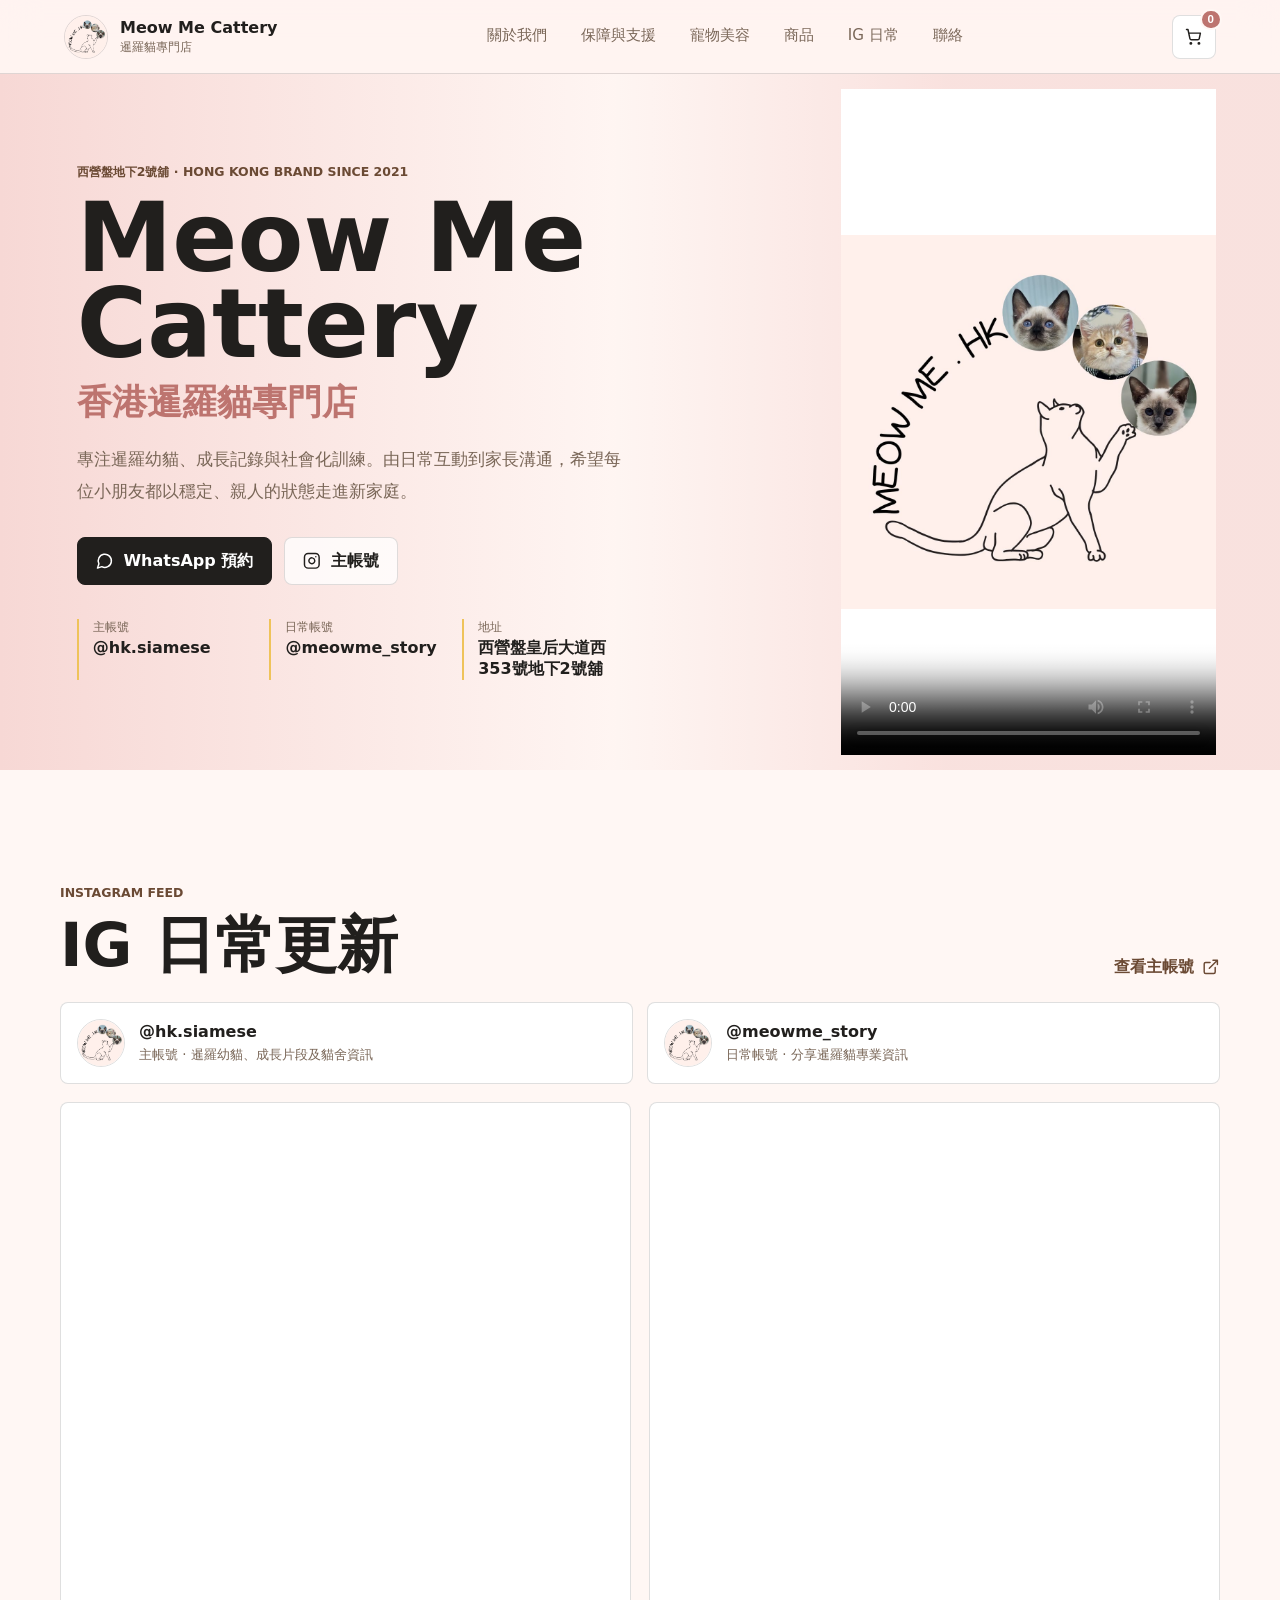
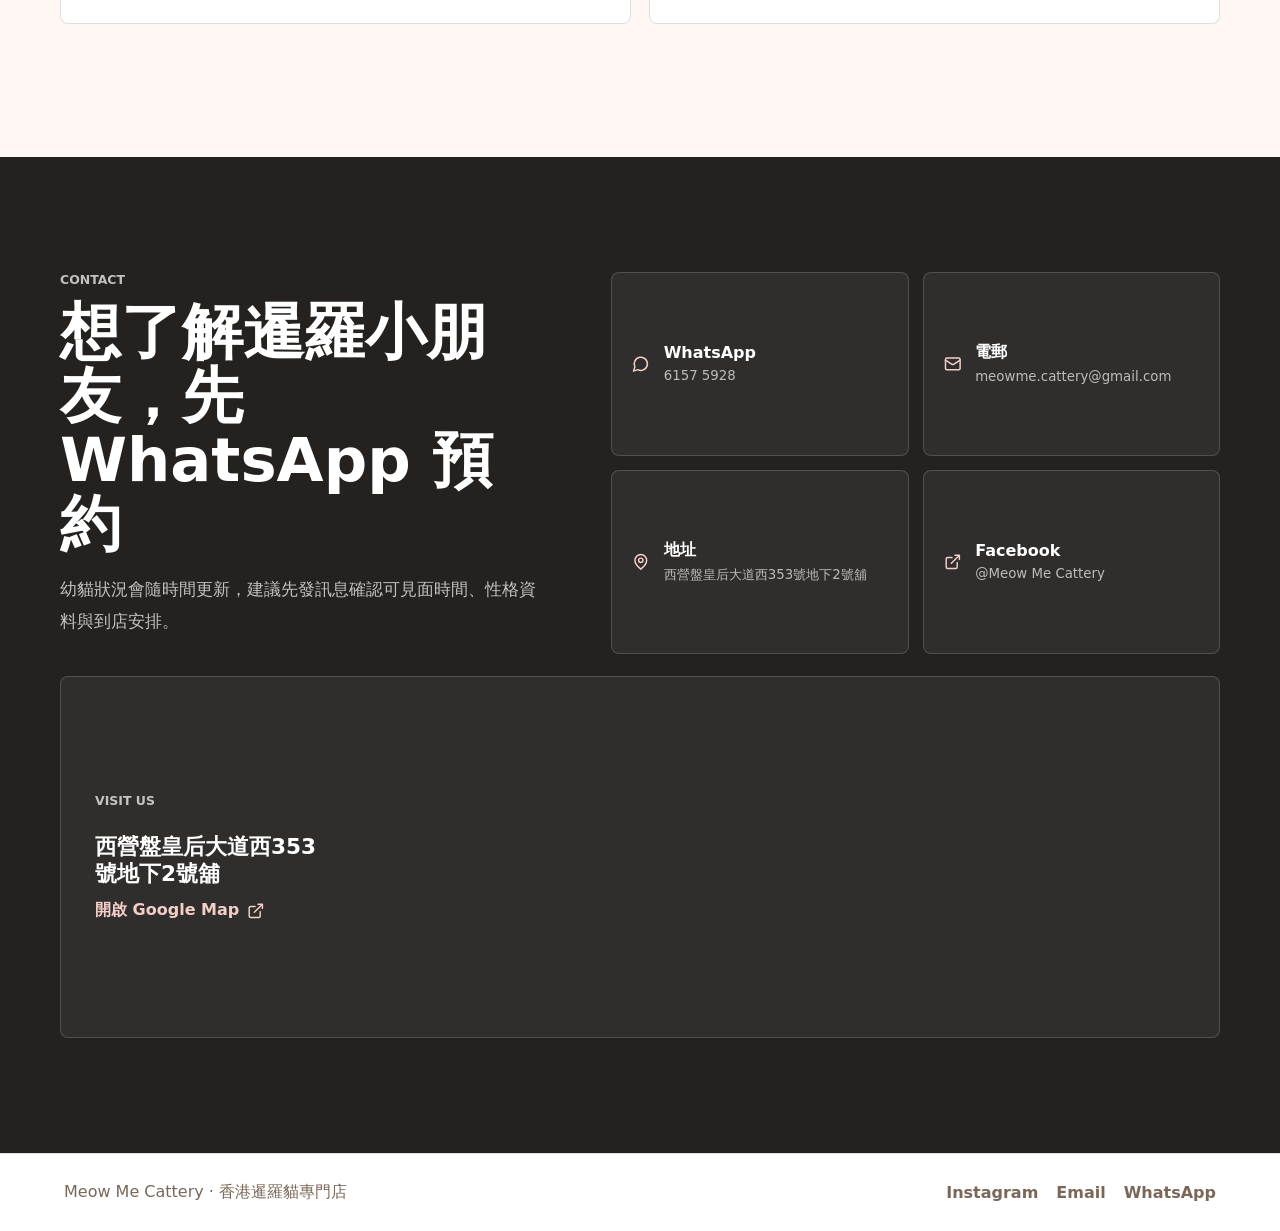
==== commit 6d37f3f5: "Add files via upload" ====
--- a/index.html
+++ b/index.html
@@ -131,6 +131,9 @@
 
     <main id="home">
       <section class="hero" aria-labelledby="hero-title">
+        <video class="hero-video" controls loop playsinline preload="metadata" poster="assets/meowme-brand.jpeg" aria-label="Meow Me Cattery 影片">
+          <source src="assets/videos/hero-logo.mp4" type="video/mp4" />
+        </video>
         <div class="hero-copy">
           <p class="eyebrow">西營盤地下2號舖 · Hong Kong Brand Since 2021</p>
           <h1 id="hero-title"><span>Meow Me</span><span>Cattery</span></h1>
--- a/styles.css
+++ b/styles.css
@@ -221,17 +221,43 @@
 }
 
 .hero {
+  position: relative;
+  overflow: hidden;
   min-height: clamp(640px, 76svh, 900px);
   display: flex;
   align-items: center;
   padding: clamp(48px, 7vw, 96px) clamp(20px, 6vw, 78px);
-  background:
-    linear-gradient(90deg, rgba(247, 216, 213, 0.98) 0%, rgba(255, 247, 244, 0.94) 48%, rgba(255, 247, 244, 0.3) 74%),
-    url("assets/meowme-brand.jpeg") right 5% center / min(58vw, 660px) auto no-repeat,
-    var(--blush);
+  background: var(--blush);
+}
+
+.hero::before {
+  content: "";
+  position: absolute;
+  inset: 0;
+  z-index: 0;
+  pointer-events: none;
+  background: linear-gradient(90deg, rgba(247, 216, 213, 0.98) 0%, rgba(255, 247, 244, 0.94) 48%, rgba(255, 247, 244, 0.3) 74%);
+}
+
+.hero-video {
+  position: absolute;
+  top: 50%;
+  right: clamp(18px, 5vw, 76px);
+  z-index: 1;
+  display: block;
+  width: auto;
+  height: min(74svh, 760px);
+  max-width: min(42vw, 520px);
+  aspect-ratio: 9 / 16;
+  object-fit: contain;
+  object-position: center;
+  transform: translateY(-50%);
+  background: #fff;
 }
 
 .hero-copy {
+  position: relative;
+  z-index: 2;
   width: min(560px, 100%);
 }
 
@@ -1590,11 +1616,22 @@
   .hero {
     min-height: auto;
     align-items: end;
-    padding-top: 286px;
-    background:
-      linear-gradient(180deg, rgba(247, 216, 213, 0.22) 0%, rgba(255, 247, 244, 0.86) 48%, rgba(255, 247, 244, 1) 100%),
-      url("assets/meowme-brand.jpeg") center 28px / min(92vw, 520px) auto no-repeat,
-      var(--blush);
+    padding-top: clamp(500px, 62vw, 540px);
+  }
+
+  .hero::before {
+    background: linear-gradient(180deg, rgba(247, 216, 213, 0.18) 0%, rgba(255, 247, 244, 0.86) 48%, rgba(255, 247, 244, 1) 100%);
+  }
+
+  .hero-video {
+    top: 24px;
+    right: auto;
+    left: 50%;
+    width: min(44vw, 260px);
+    height: auto;
+    max-width: none;
+    object-fit: contain;
+    transform: translateX(-50%);
   }
 
   h1 {
@@ -1698,7 +1735,12 @@
   }
 
   .hero {
-    padding: 386px 18px 34px;
+    padding: clamp(386px, 118vw, 450px) 18px 34px;
+  }
+
+  .hero-video {
+    width: min(58vw, 220px);
+    height: auto;
   }
 
   h1 {
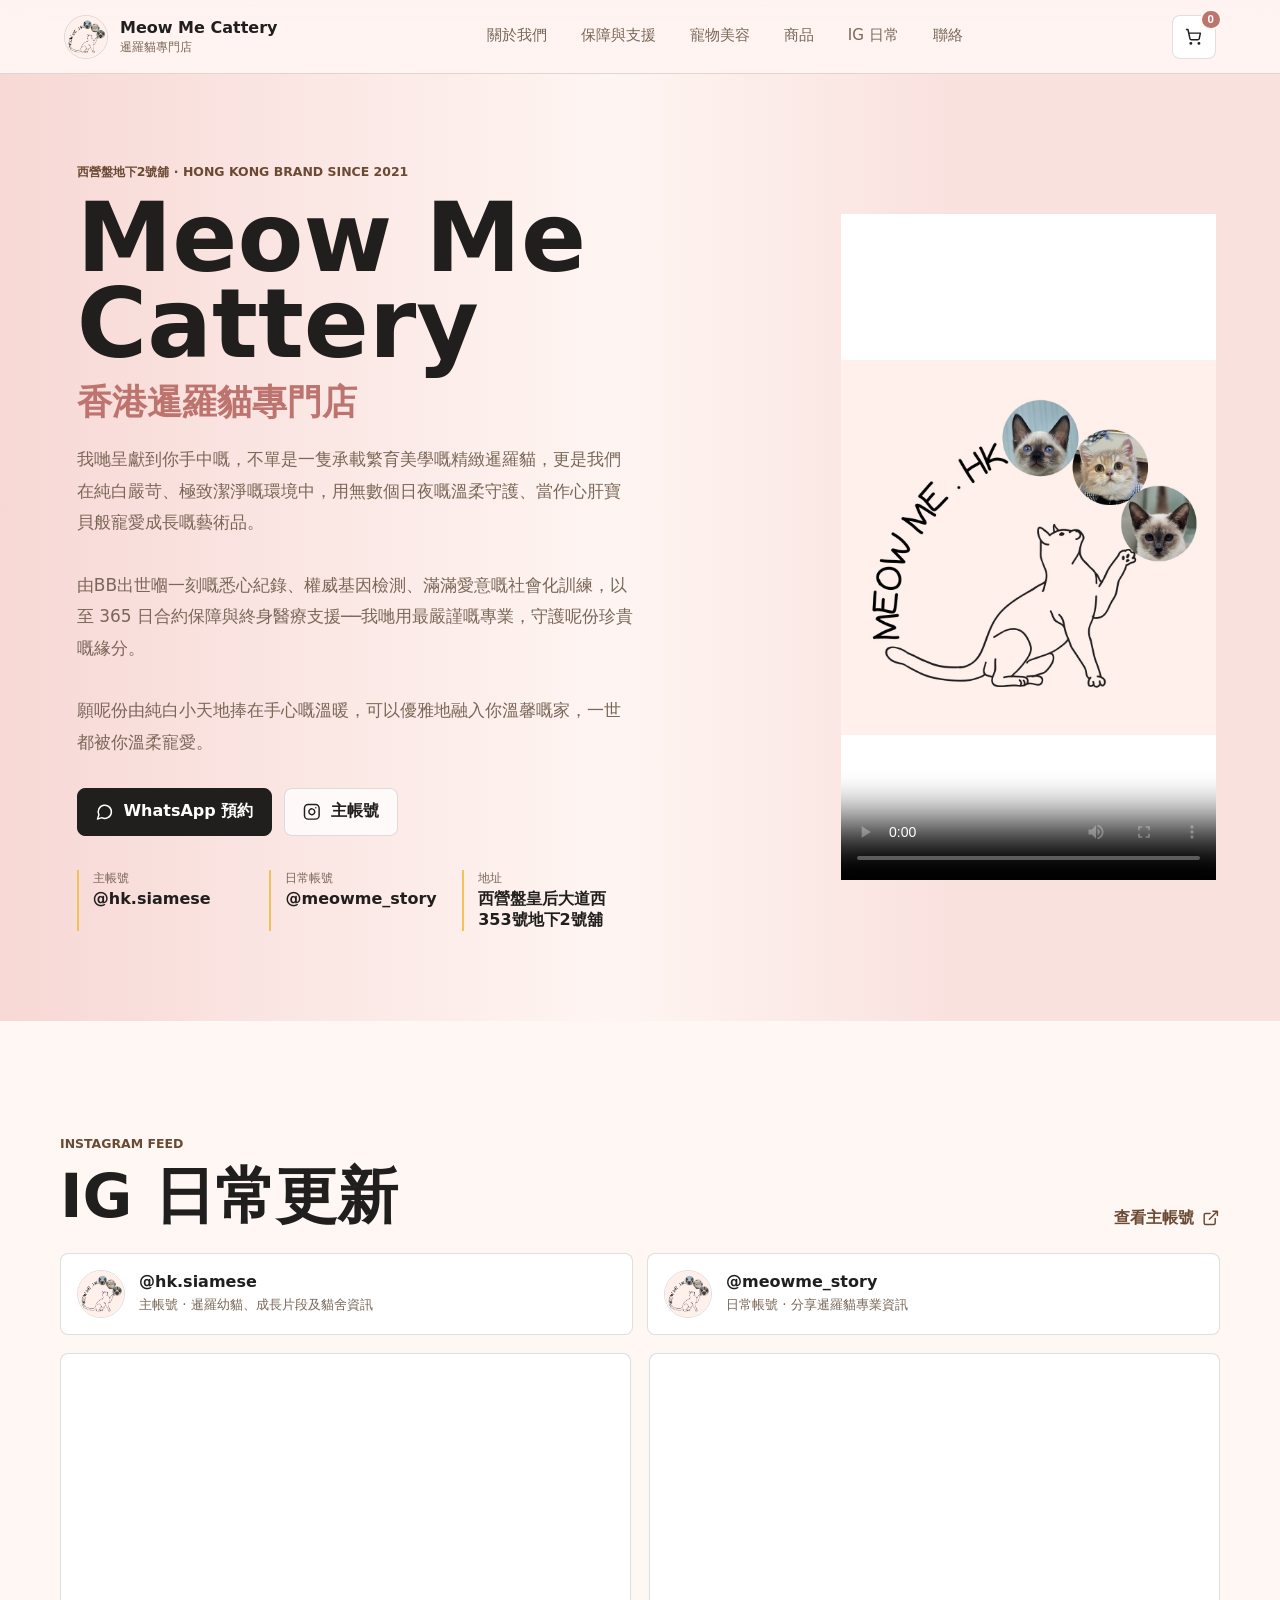
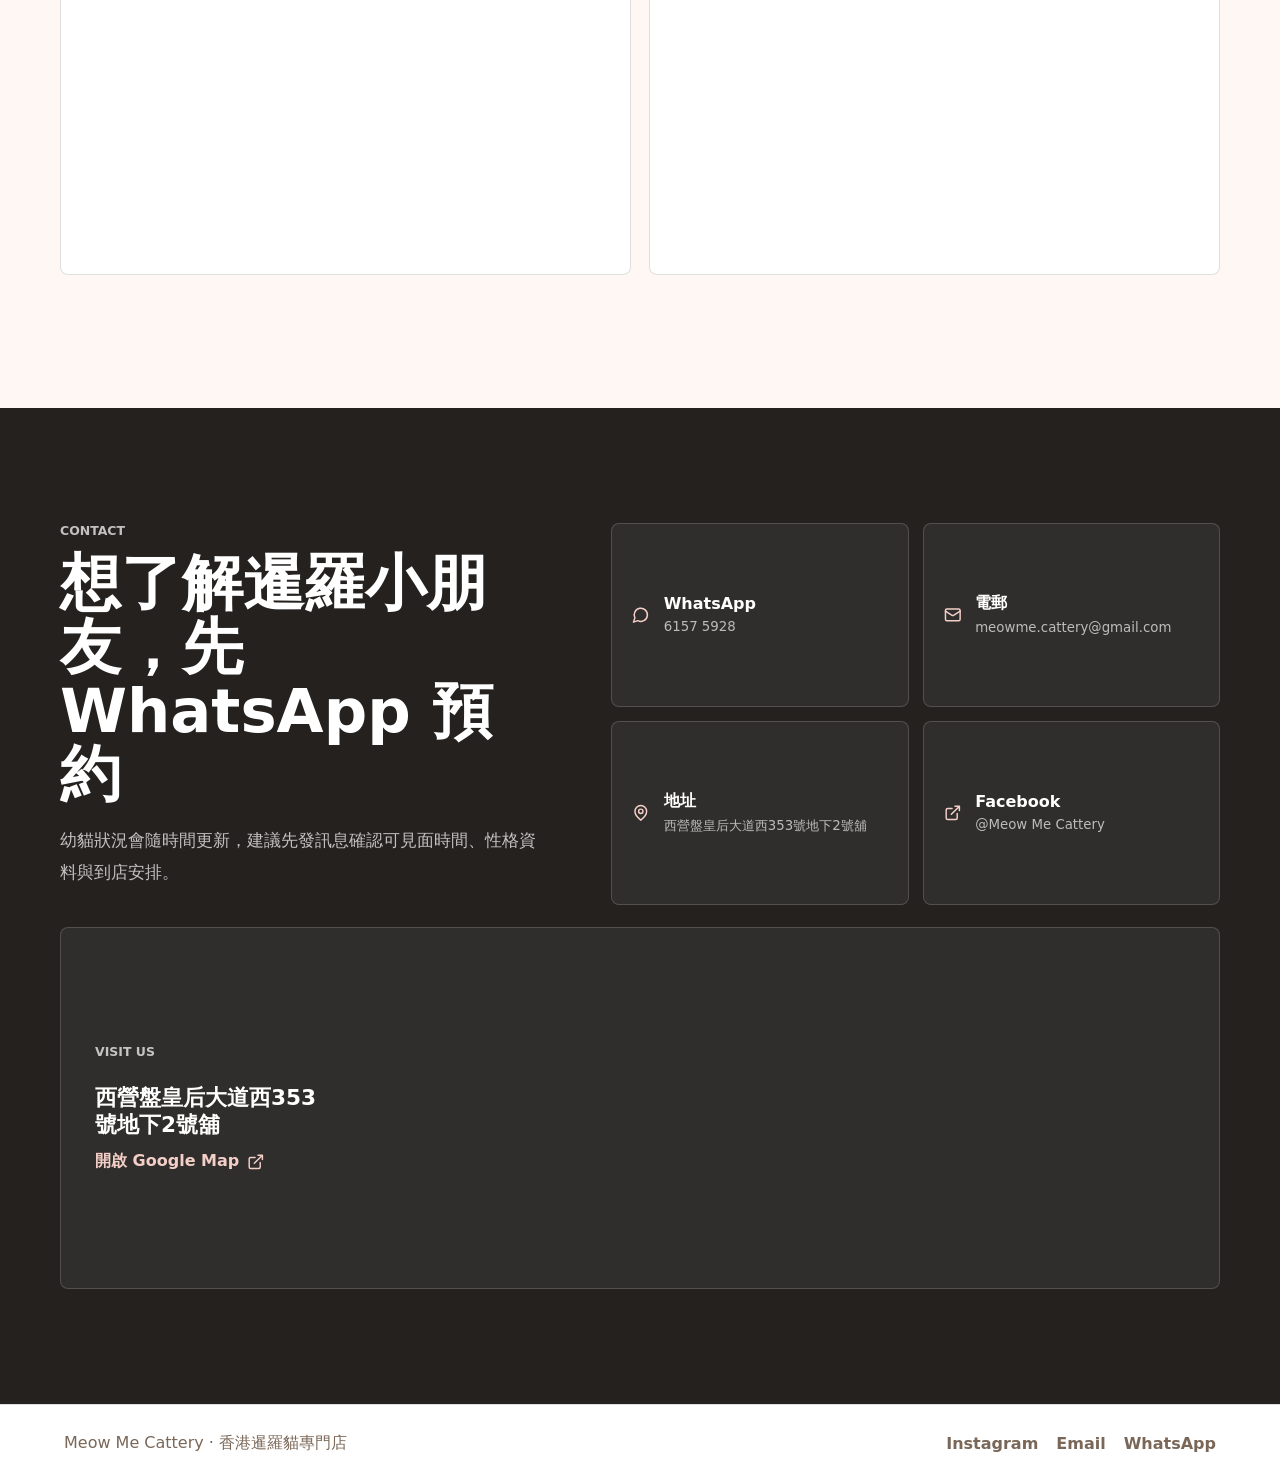
==== commit 21952ab8: "Update index.html" ====
--- a/index.html
+++ b/index.html
@@ -132,14 +132,16 @@
     <main id="home">
       <section class="hero" aria-labelledby="hero-title">
         <video class="hero-video" controls loop playsinline preload="metadata" poster="assets/meowme-brand.jpeg" aria-label="Meow Me Cattery 影片">
-          <source src="assets/videos/hero-logo.mp4" type="video/mp4" />
+          <source src="videos/hero-logo.mp4" type="video/mp4" />
         </video>
         <div class="hero-copy">
           <p class="eyebrow">西營盤地下2號舖 · Hong Kong Brand Since 2021</p>
           <h1 id="hero-title"><span>Meow Me</span><span>Cattery</span></h1>
           <p class="hero-kicker">香港暹羅貓專門店</p>
           <p class="hero-text">
-            專注暹羅幼貓、成長記錄與社會化訓練。由日常互動到家長溝通，希望每位小朋友都以穩定、親人的狀態走進新家庭。
+            我哋呈獻到你手中嘅，不單是一隻承載繁育美學嘅精緻暹羅貓，更是我們在純白嚴苛、極致潔淨嘅環境中，用無數個日夜嘅溫柔守護、當作心肝寶貝般寵愛成長嘅藝術品。<br /><br />
+            由BB出世嗰一刻嘅悉心紀錄、權威基因檢測、滿滿愛意嘅社會化訓練，以至 365 日合約保障與終身醫療支援──我哋用最嚴謹嘅專業，守護呢份珍貴嘅緣分。<br /><br />
+            願呢份由純白小天地捧在手心嘅溫暖，可以優雅地融入你溫馨嘅家，一世都被你溫柔寵愛。
           </p>
           <div class="hero-actions">
             <a class="button primary" href="https://wa.me/85261575928" target="_blank" rel="noopener">
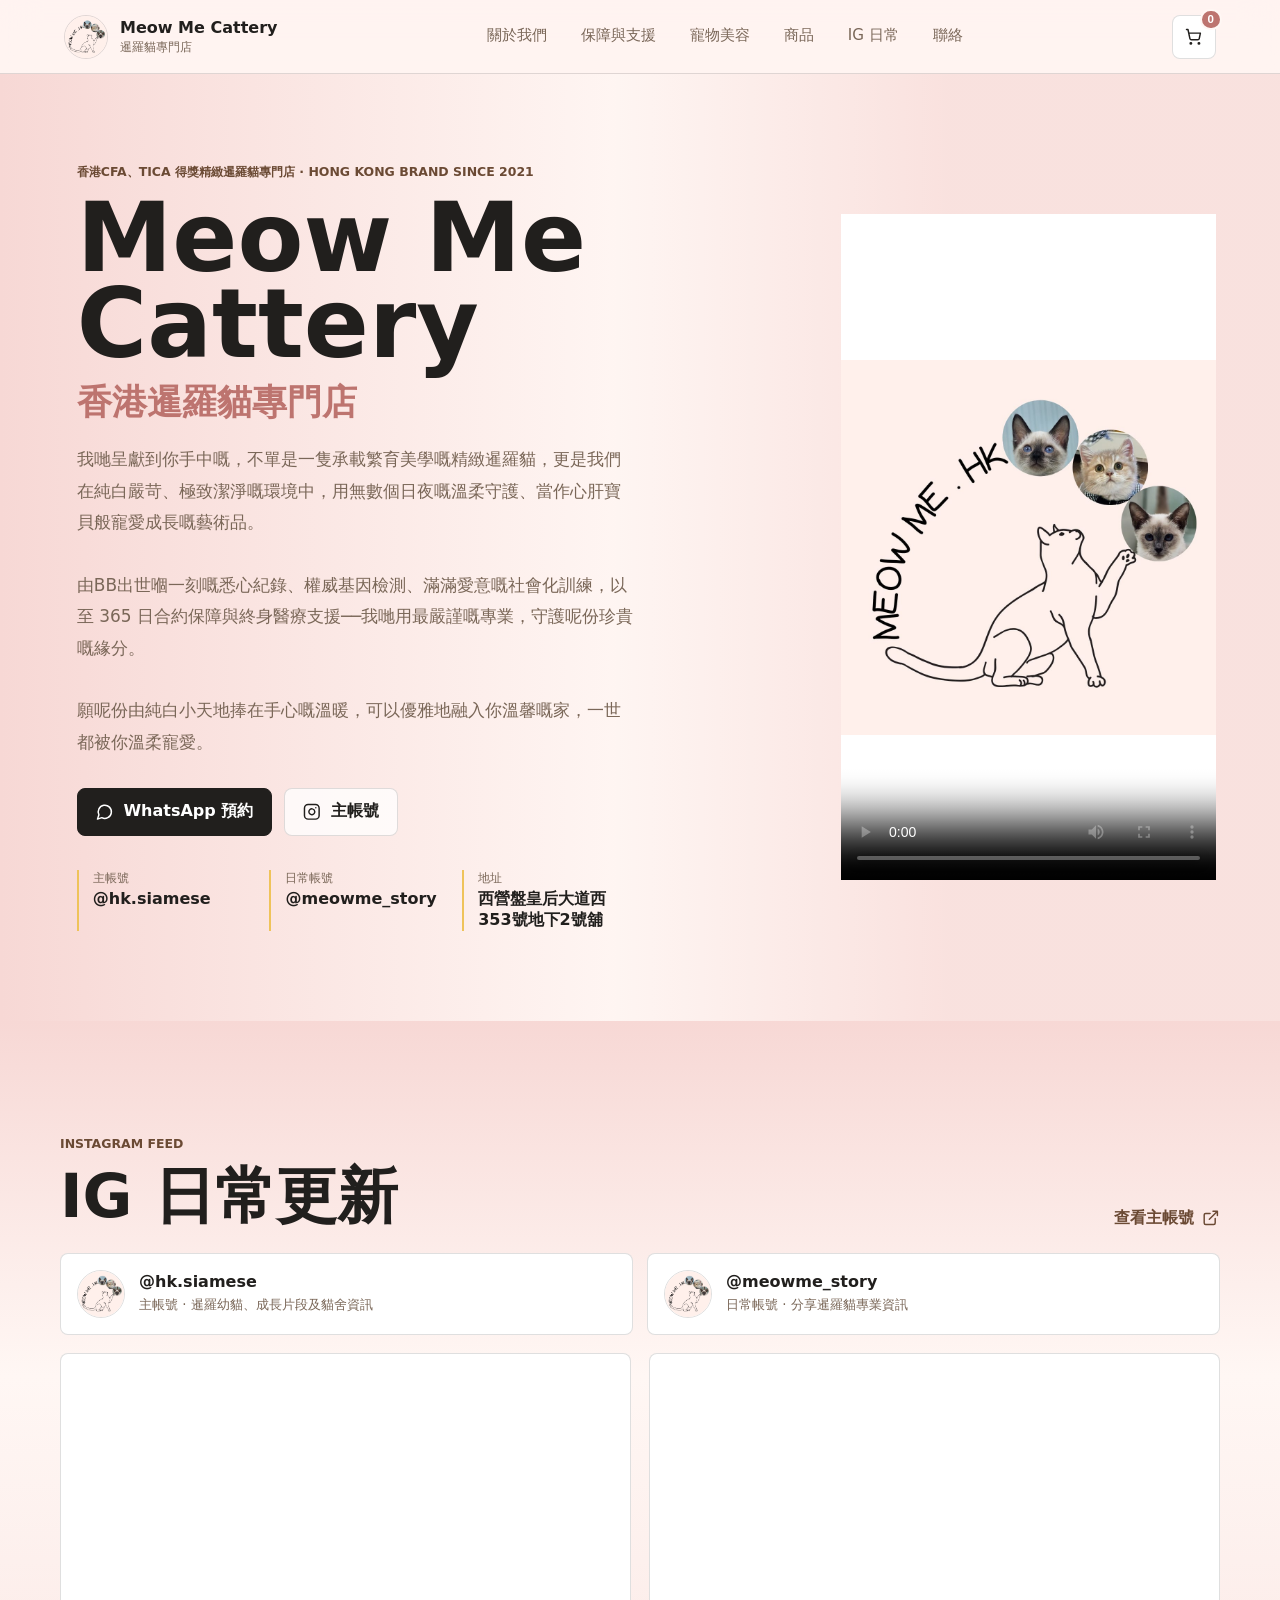
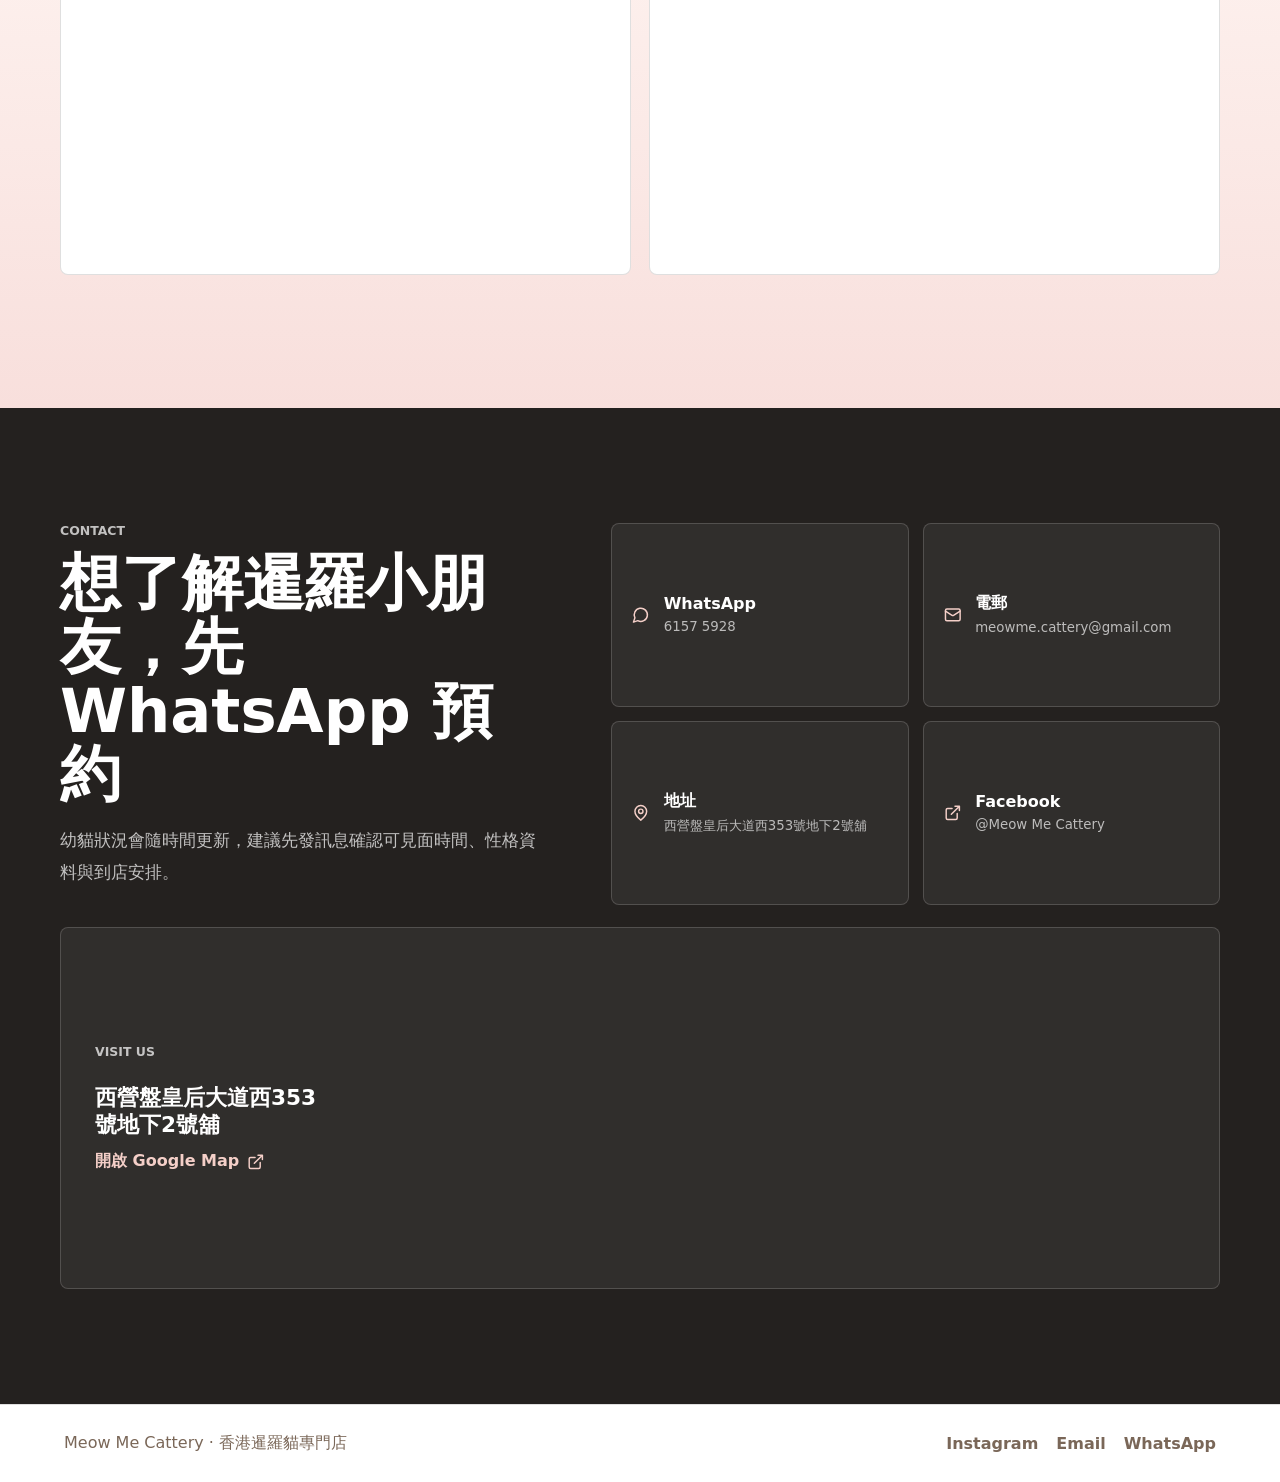
==== commit 1dca9d62: "Update index.html" ====
--- a/index.html
+++ b/index.html
@@ -135,7 +135,7 @@
           <source src="videos/hero-logo.mp4" type="video/mp4" />
         </video>
         <div class="hero-copy">
-          <p class="eyebrow">西營盤地下2號舖 · Hong Kong Brand Since 2021</p>
+          <p class="eyebrow">香港CFA、TICA 得獎精緻暹羅貓專門店 · Hong Kong Brand Since 2021</p>
           <h1 id="hero-title"><span>Meow Me</span><span>Cattery</span></h1>
           <p class="hero-kicker">香港暹羅貓專門店</p>
           <p class="hero-text">
--- a/styles.css
+++ b/styles.css
@@ -737,7 +737,7 @@
 }
 
 .instagram-band {
-  background: #fff7f4;
+  background: linear-gradient(180deg, #f7d8d5 0%, #fff7f4 36%, #f8dfdc 100%);
 }
 
 .grooming-band {
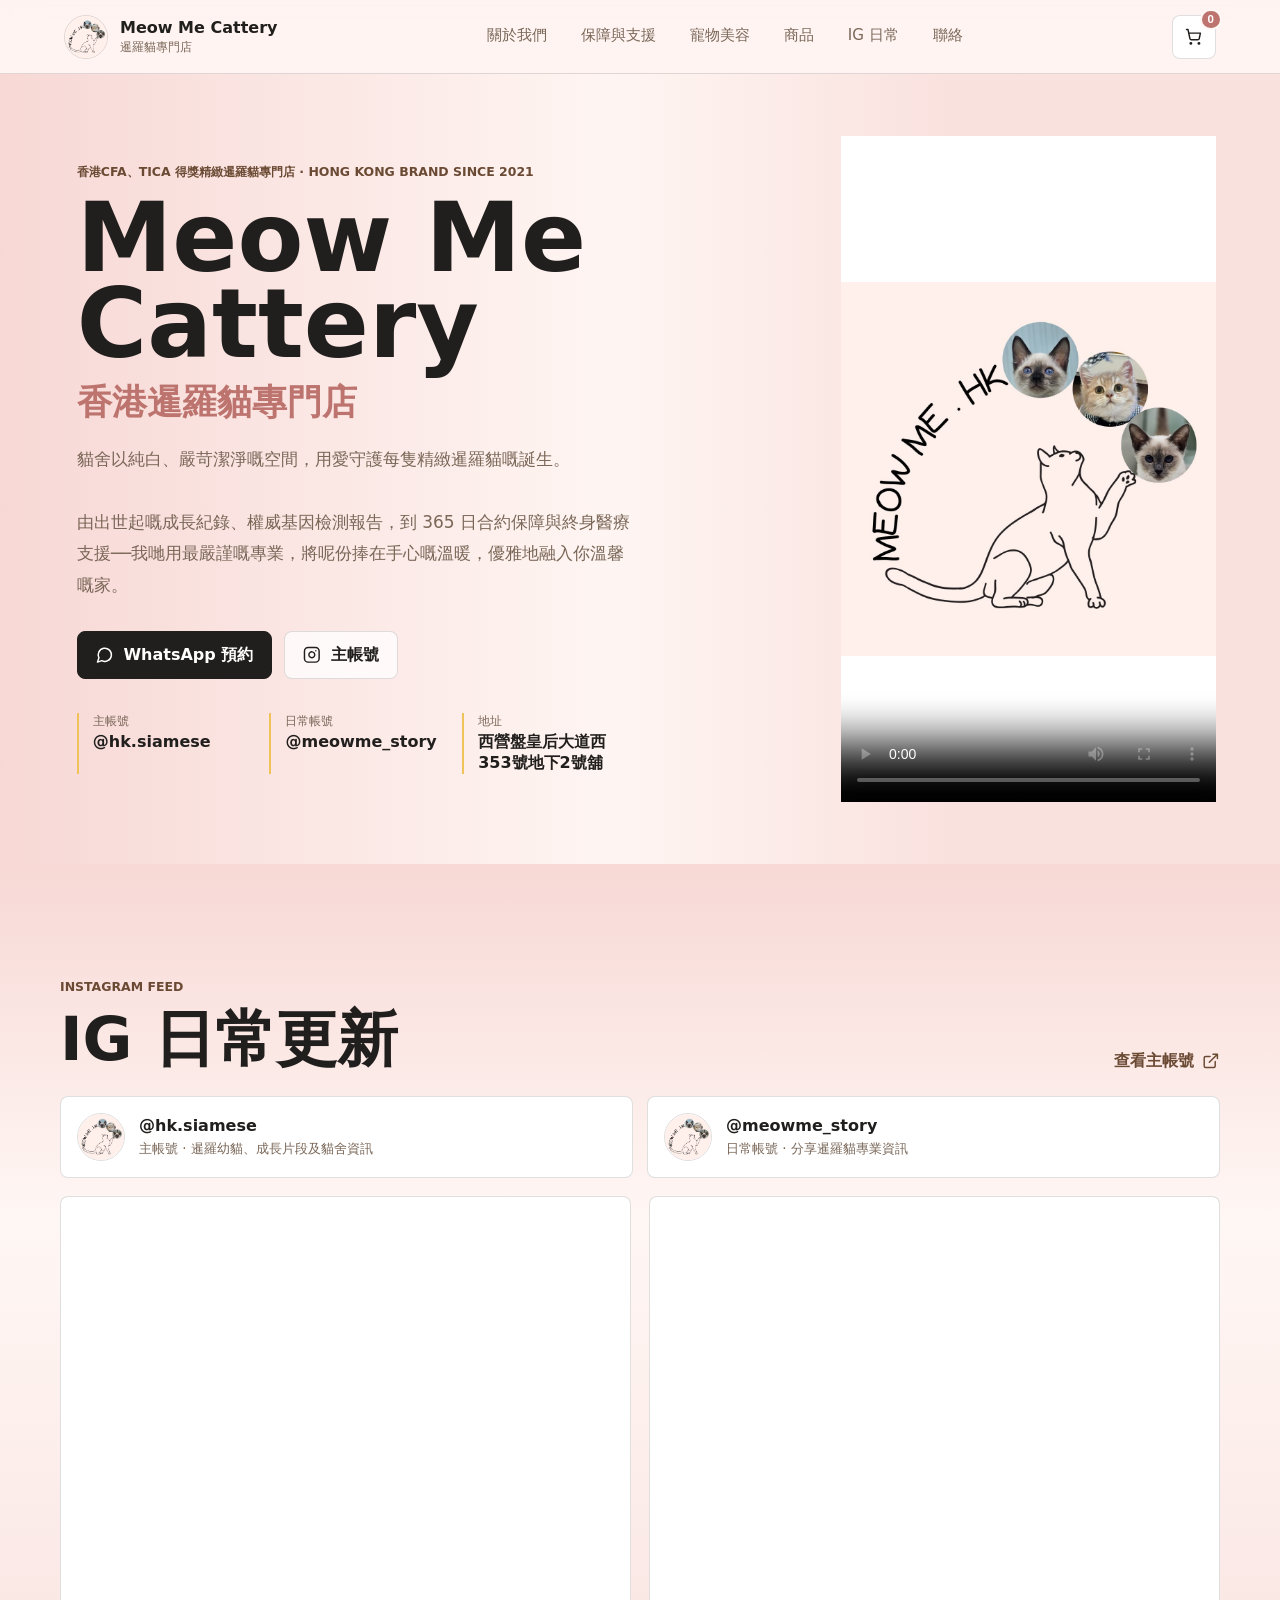
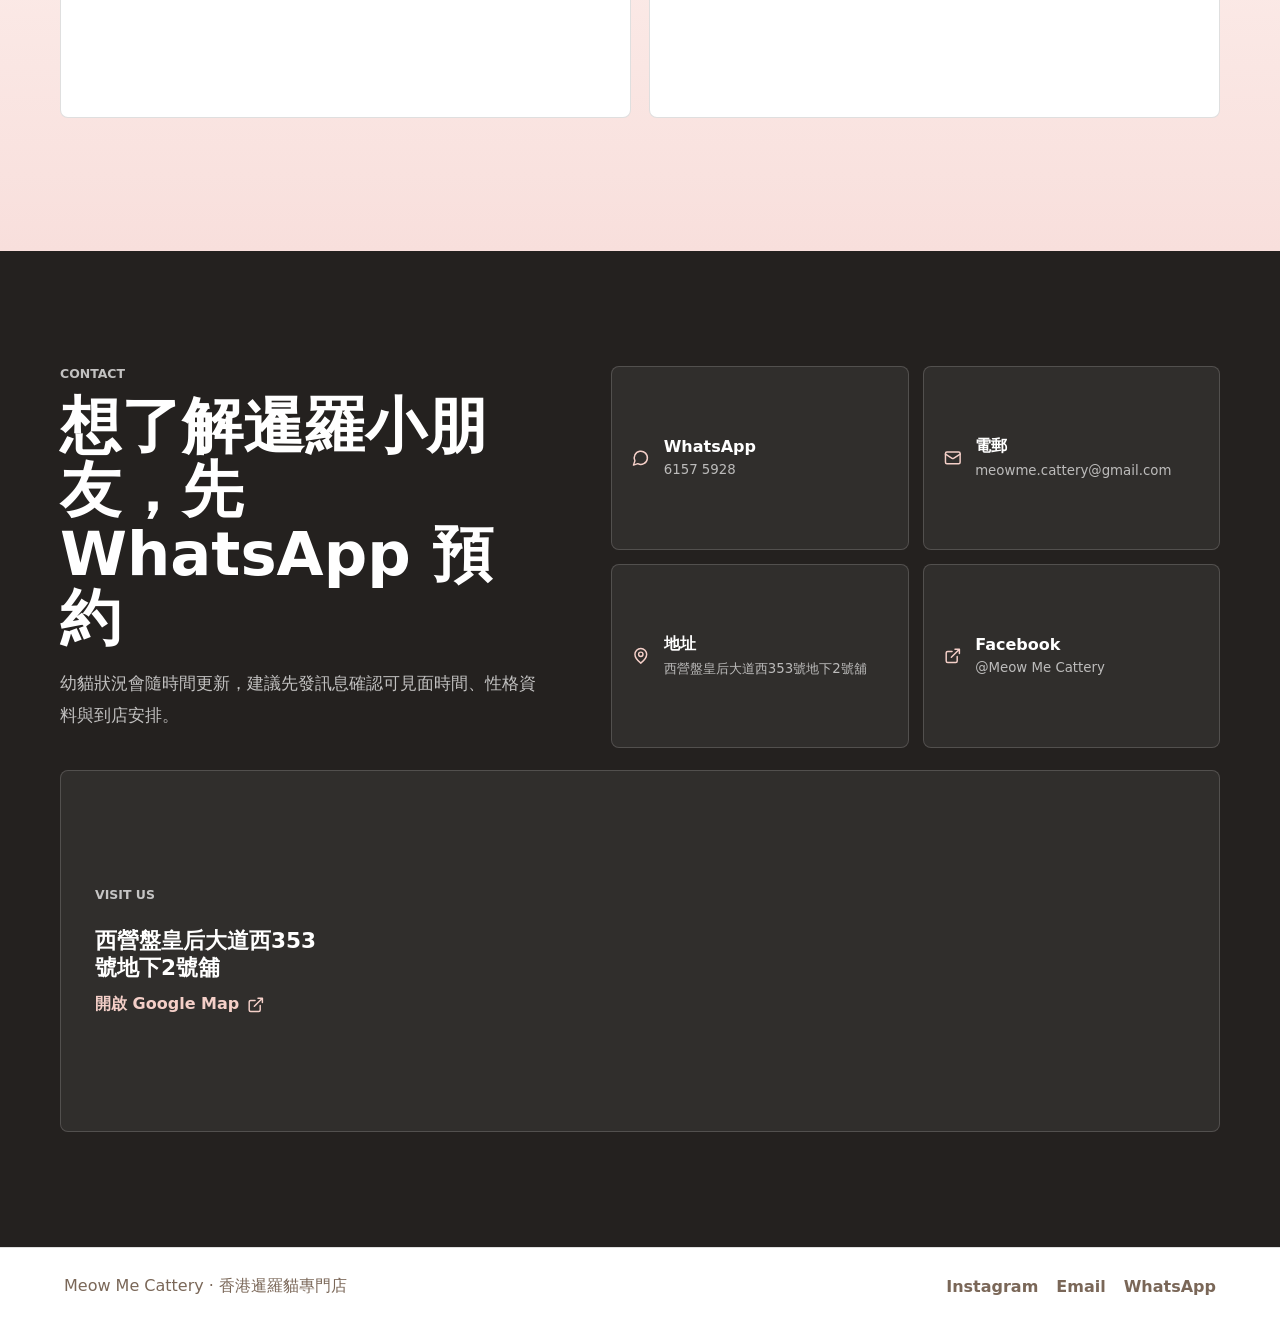
==== commit 89a0a4f3: "Update index.html" ====
--- a/index.html
+++ b/index.html
@@ -139,9 +139,8 @@
           <h1 id="hero-title"><span>Meow Me</span><span>Cattery</span></h1>
           <p class="hero-kicker">香港暹羅貓專門店</p>
           <p class="hero-text">
-            我哋呈獻到你手中嘅，不單是一隻承載繁育美學嘅精緻暹羅貓，更是我們在純白嚴苛、極致潔淨嘅環境中，用無數個日夜嘅溫柔守護、當作心肝寶貝般寵愛成長嘅藝術品。<br /><br />
-            由BB出世嗰一刻嘅悉心紀錄、權威基因檢測、滿滿愛意嘅社會化訓練，以至 365 日合約保障與終身醫療支援──我哋用最嚴謹嘅專業，守護呢份珍貴嘅緣分。<br /><br />
-            願呢份由純白小天地捧在手心嘅溫暖，可以優雅地融入你溫馨嘅家，一世都被你溫柔寵愛。
+            貓舍以純白、嚴苛潔淨嘅空間，用愛守護每隻精緻暹羅貓嘅誕生。<br /><br />
+            由出世起嘅成長紀錄、權威基因檢測報告，到 365 日合約保障與終身醫療支援──我哋用最嚴謹嘅專業，將呢份捧在手心嘅溫暖，優雅地融入你溫馨嘅家。
           </p>
           <div class="hero-actions">
             <a class="button primary" href="https://wa.me/85261575928" target="_blank" rel="noopener">
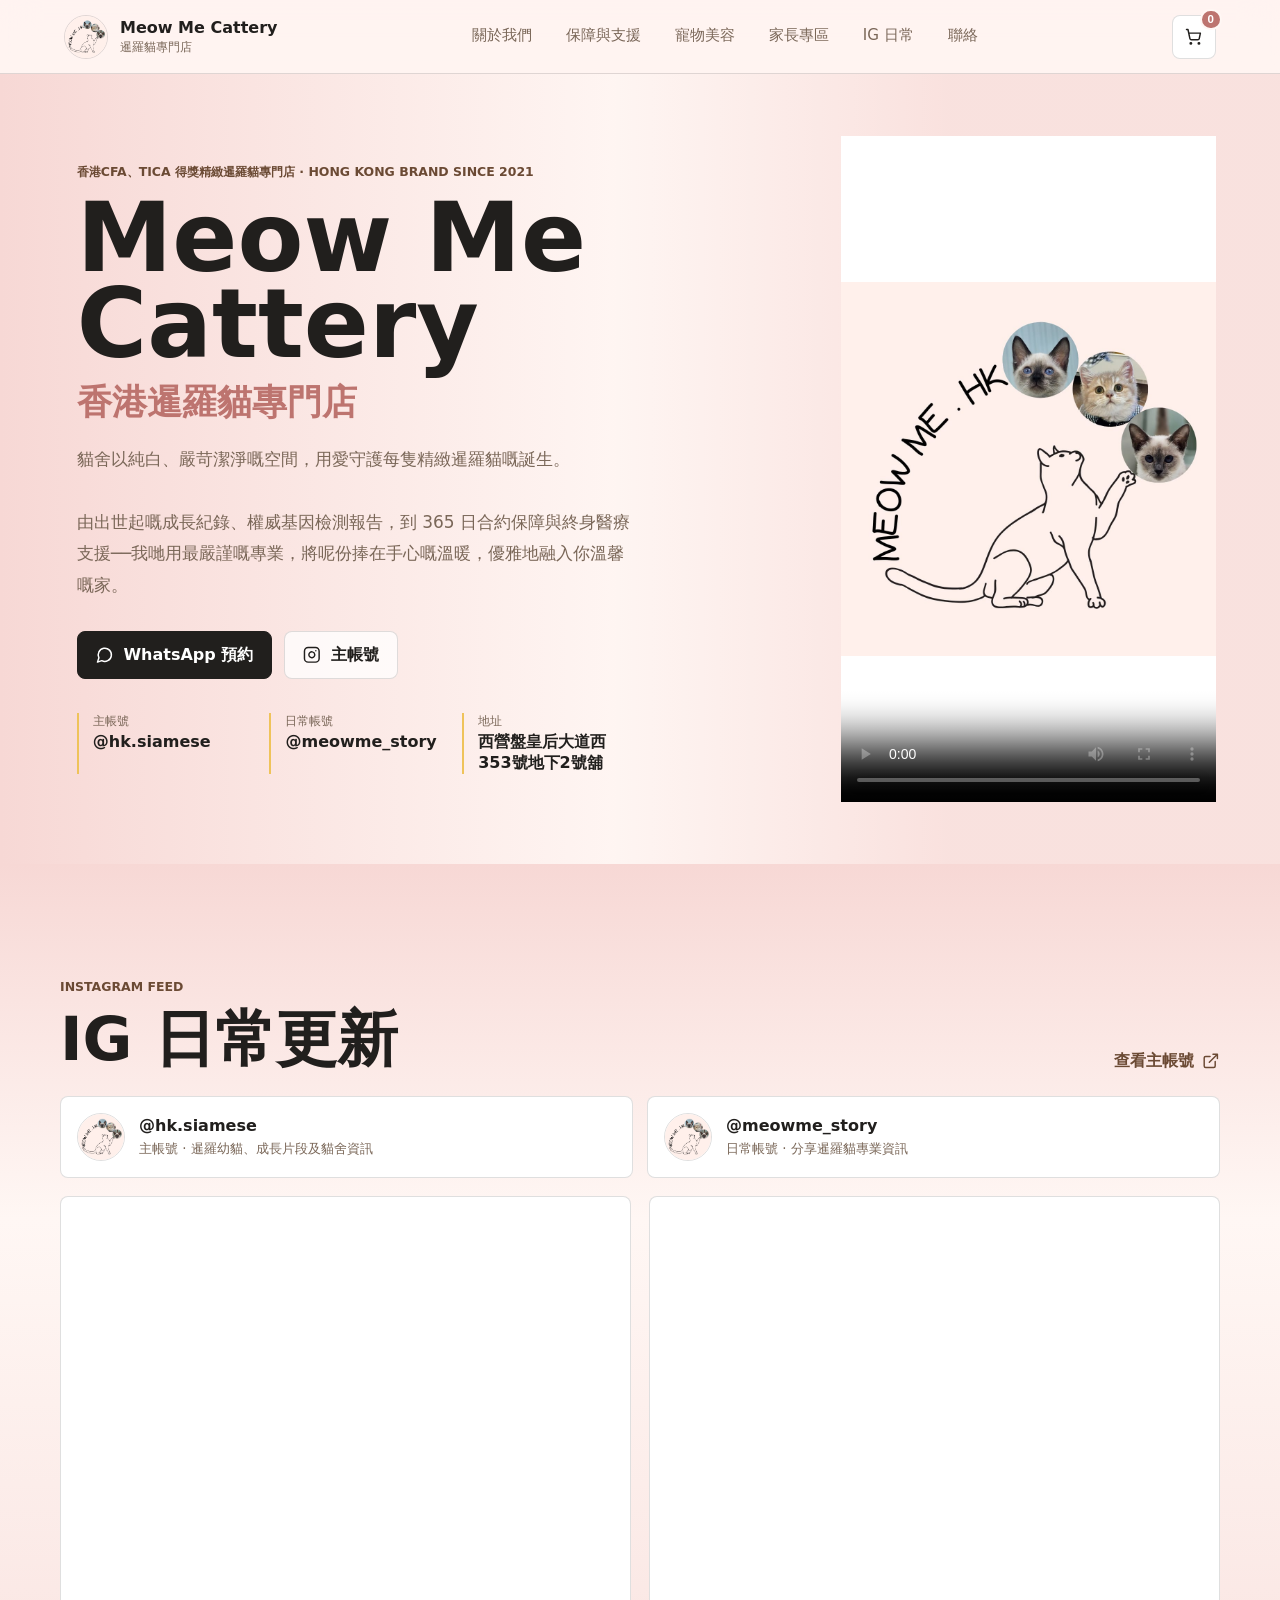
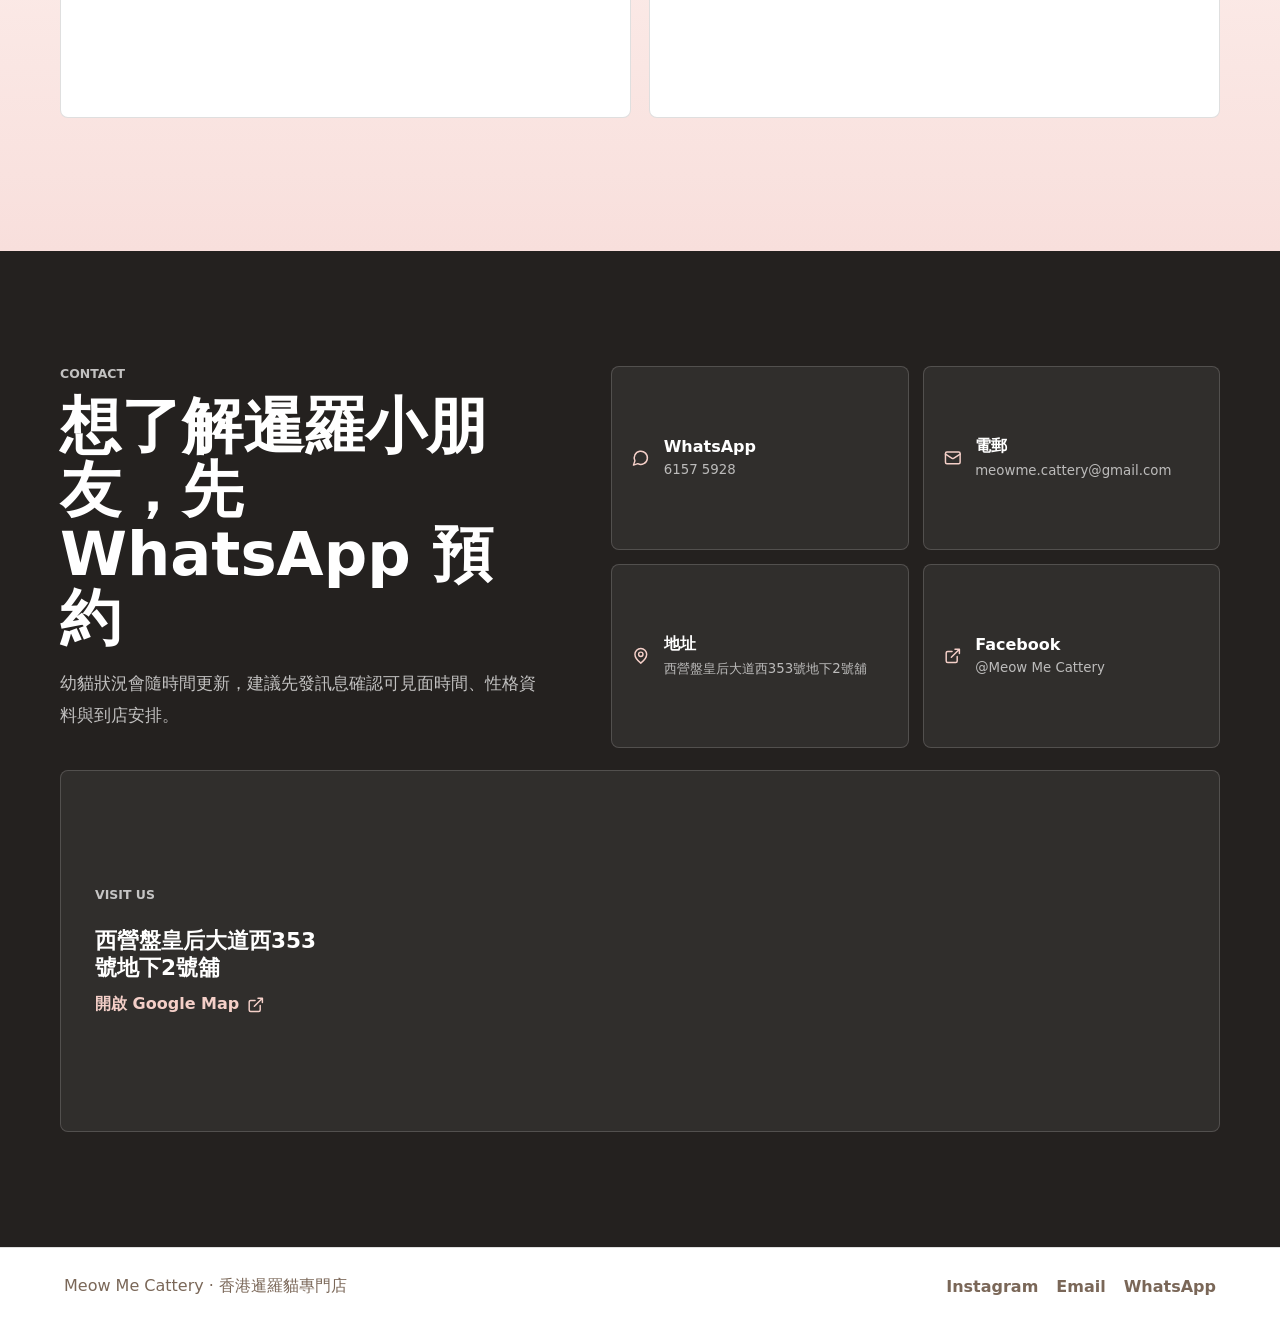
==== commit 410d9d60: "Update index.html" ====
--- a/index.html
+++ b/index.html
@@ -119,7 +119,7 @@
         <a href="index.html?page=about">關於我們</a>
         <a href="index.html?page=support">保障與支援</a>
         <a href="index.html?page=grooming">寵物美容</a>
-        <a href="index.html?page=shop">商品</a>
+        <a href="index.html?page=shop">家長專區</a>
         <a href="index.html#instagram">IG 日常</a>
         <a href="index.html#contact">聯絡</a>
       </nav>
@@ -335,9 +335,8 @@
                 <ul>
                   <li>24小時一對一專屬諮詢</li>
                   <li>免費專業新手養貓教學</li>
-                  <li>專為敏感人士提供養貓協助</li>
+                  <li>一暫式貼心跟進</li>
                 </ul>
-                <p class="support-note">不論新舊家長 全部福利均等享有</p>
               </article>
 
               <article class="support-card">
@@ -349,38 +348,32 @@
                   <li>專屬獨立時間接待</li>
                   <li>一對一詳細專業講解</li>
                 </ul>
-                <p class="support-note">誠信經營 用心守護每一隻毛孩</p>
-              </article>
-
-              <article class="support-card support-card-accent">
+              </article>
+
+              <article class="support-card">
                 <span class="support-index">05</span>
-                <h3>保障全面 全新升級</h3>
-                <p>新舊家長都有福 齊齊受惠</p>
-                <p>為何眾多貓主都選擇我哋</p>
+                <h3>貓貓敏感人士專屬方案</h3>
+                <ul>
+                  <li>協助解決致敏來源</li>
+                  <li>專屬方案及指導</li>
+                  <li>協助永久解決過敏源煩惱</li>
+                </ul>
               </article>
 
               <article class="support-card">
                 <span class="support-index">06</span>
-                <h3>專業健康支援</h3>
+                <h3>專業健康守護</h3>
                 <ul>
-                  <li>設有專業獸醫團隊支援</li>
+                  <li>獨有專業獸醫團隊</li>
                   <li>提供終身輕/重症醫療協助</li>
+                  <li>專業後盾守護終身健康</li>
                 </ul>
               </article>
             </div>
 
-            <div class="support-pill-grid" aria-label="專業健康支援細項">
-              <div>
-                <strong>專業團隊</strong>
-                <span>定期健康檢查 層層把關</span>
-              </div>
-              <div>
-                <strong>終身醫療協助</strong>
-                <span>輕症 / 重症 全程支援</span>
-              </div>
-              <div>
-                <strong>健康守護</strong>
-                <span>全方位守護 每一隻毛孩</span>
+            <div class="support-pill-grid" aria-label="保障與支援總結">
+              <div class="support-summary-pill">
+                <span>我哋用最嚴謹嘅標準，只為將最好的暹羅貓，交予最愛他的你──成為彼此一生最溫柔的依靠。</span>
               </div>
             </div>
           </div>
@@ -689,9 +682,9 @@
       <section id="shop" class="section shop-band">
         <div class="section-inner shop-lock" data-shop-lock>
           <div class="shop-lock-panel">
-            <p class="eyebrow">Private Shop</p>
-            <h2>商品頁密碼</h2>
-            <p class="lead">請輸入密碼後瀏覽商品及付款資料。</p>
+            <p class="eyebrow">Parents Area</p>
+            <h2>家長專區密碼</h2>
+            <p class="lead">請輸入密碼後瀏覽家長專區及付款資料。</p>
             <form class="shop-password-form" data-shop-password-form>
               <label for="shop-password">密碼</label>
               <div class="shop-password-row">
@@ -702,7 +695,7 @@
                   data-shop-password-input
                   placeholder="輸入密碼"
                 />
-                <button class="button primary" type="submit">進入商品頁</button>
+                <button class="button primary" type="submit">進入家長專區</button>
               </div>
               <p class="shop-password-error" data-shop-password-error hidden>密碼不正確，請再試一次。</p>
             </form>
@@ -712,8 +705,8 @@
         <div data-shop-private hidden>
           <div class="section-inner section-title-row">
             <div>
-              <p class="eyebrow">Shop</p>
-              <h2>商品選購</h2>
+              <p class="eyebrow">Parents Area</p>
+              <h2>家長專區</h2>
             </div>
             <button class="text-link text-button" type="button" data-open-cart>
               查看購物車
--- a/styles.css
+++ b/styles.css
@@ -660,6 +660,17 @@
   font-size: 1rem;
 }
 
+.support-summary-pill {
+  grid-column: 1 / -1;
+}
+
+.support-summary-pill span {
+  color: var(--ink);
+  font-size: clamp(1rem, 1.6vw, 1.22rem);
+  font-weight: 900;
+  line-height: 1.8;
+}
+
 .support-empty {
   min-height: 52svh;
   display: grid;
